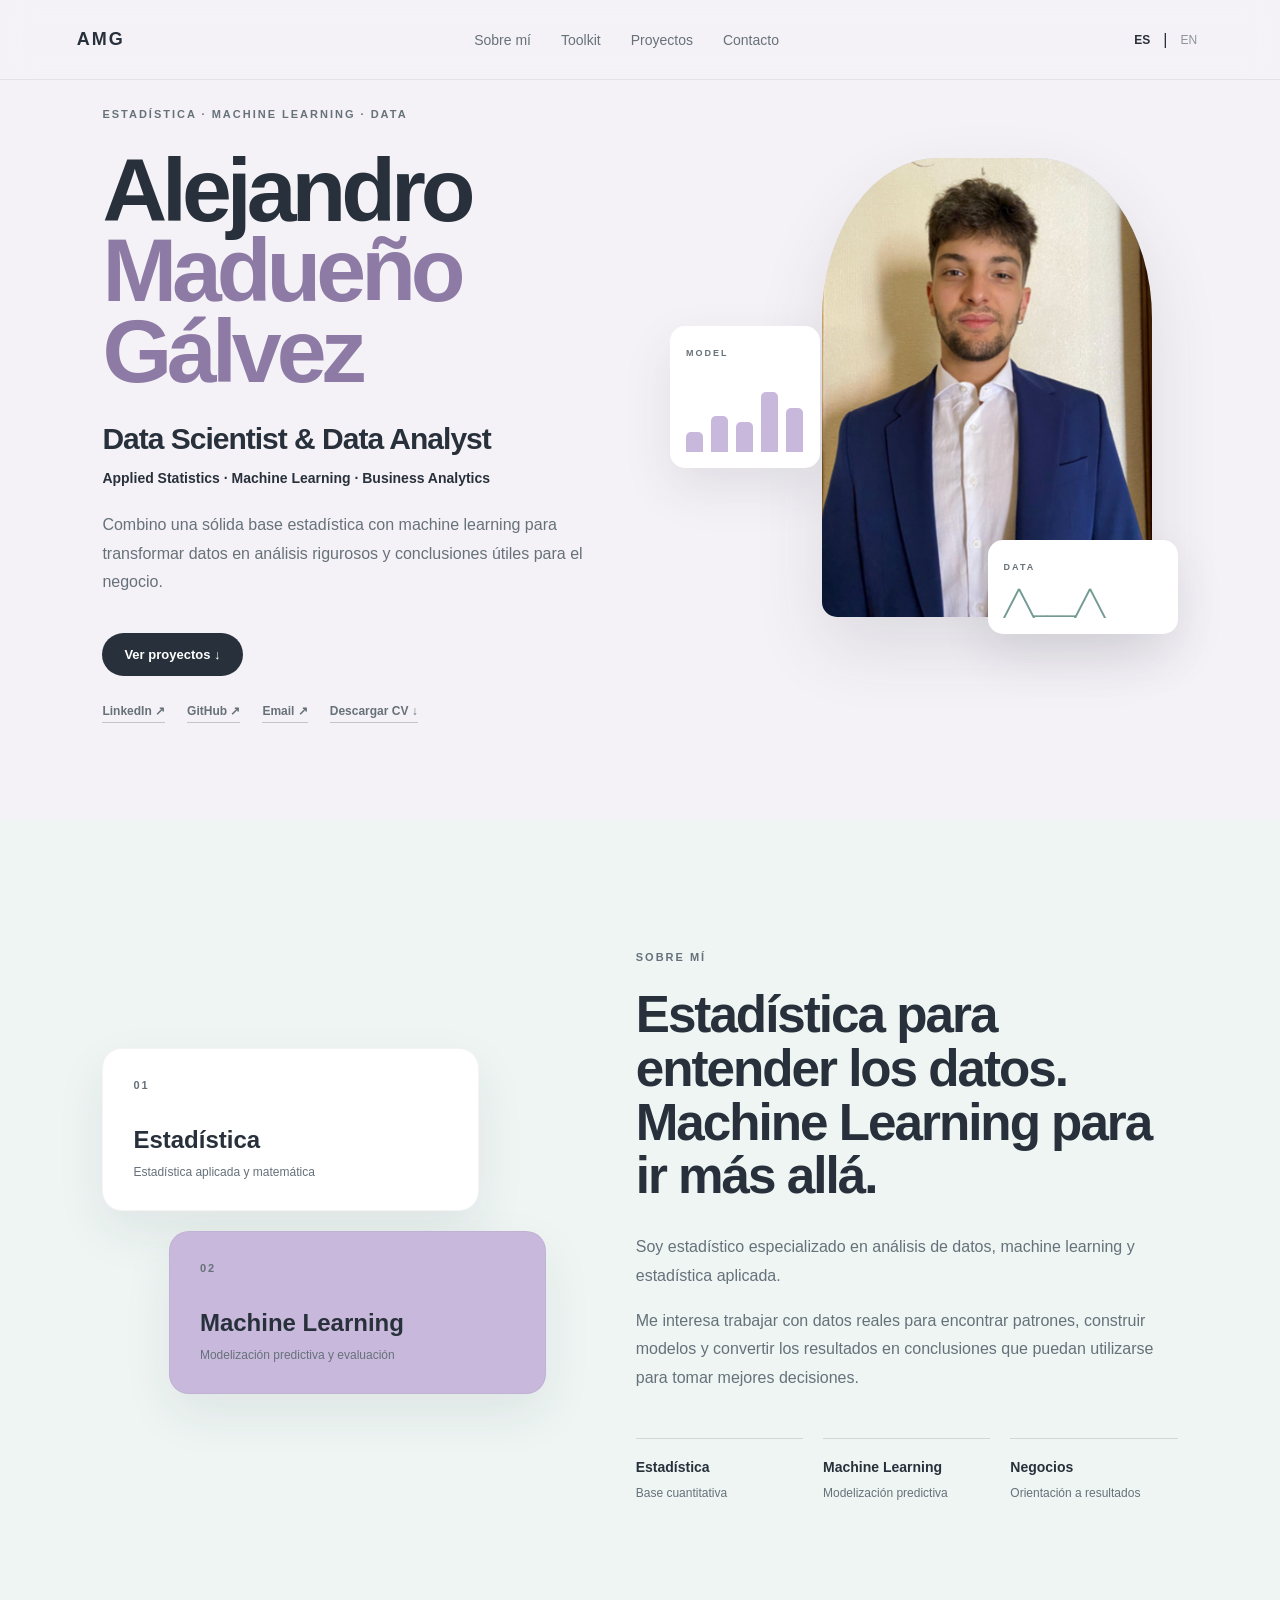
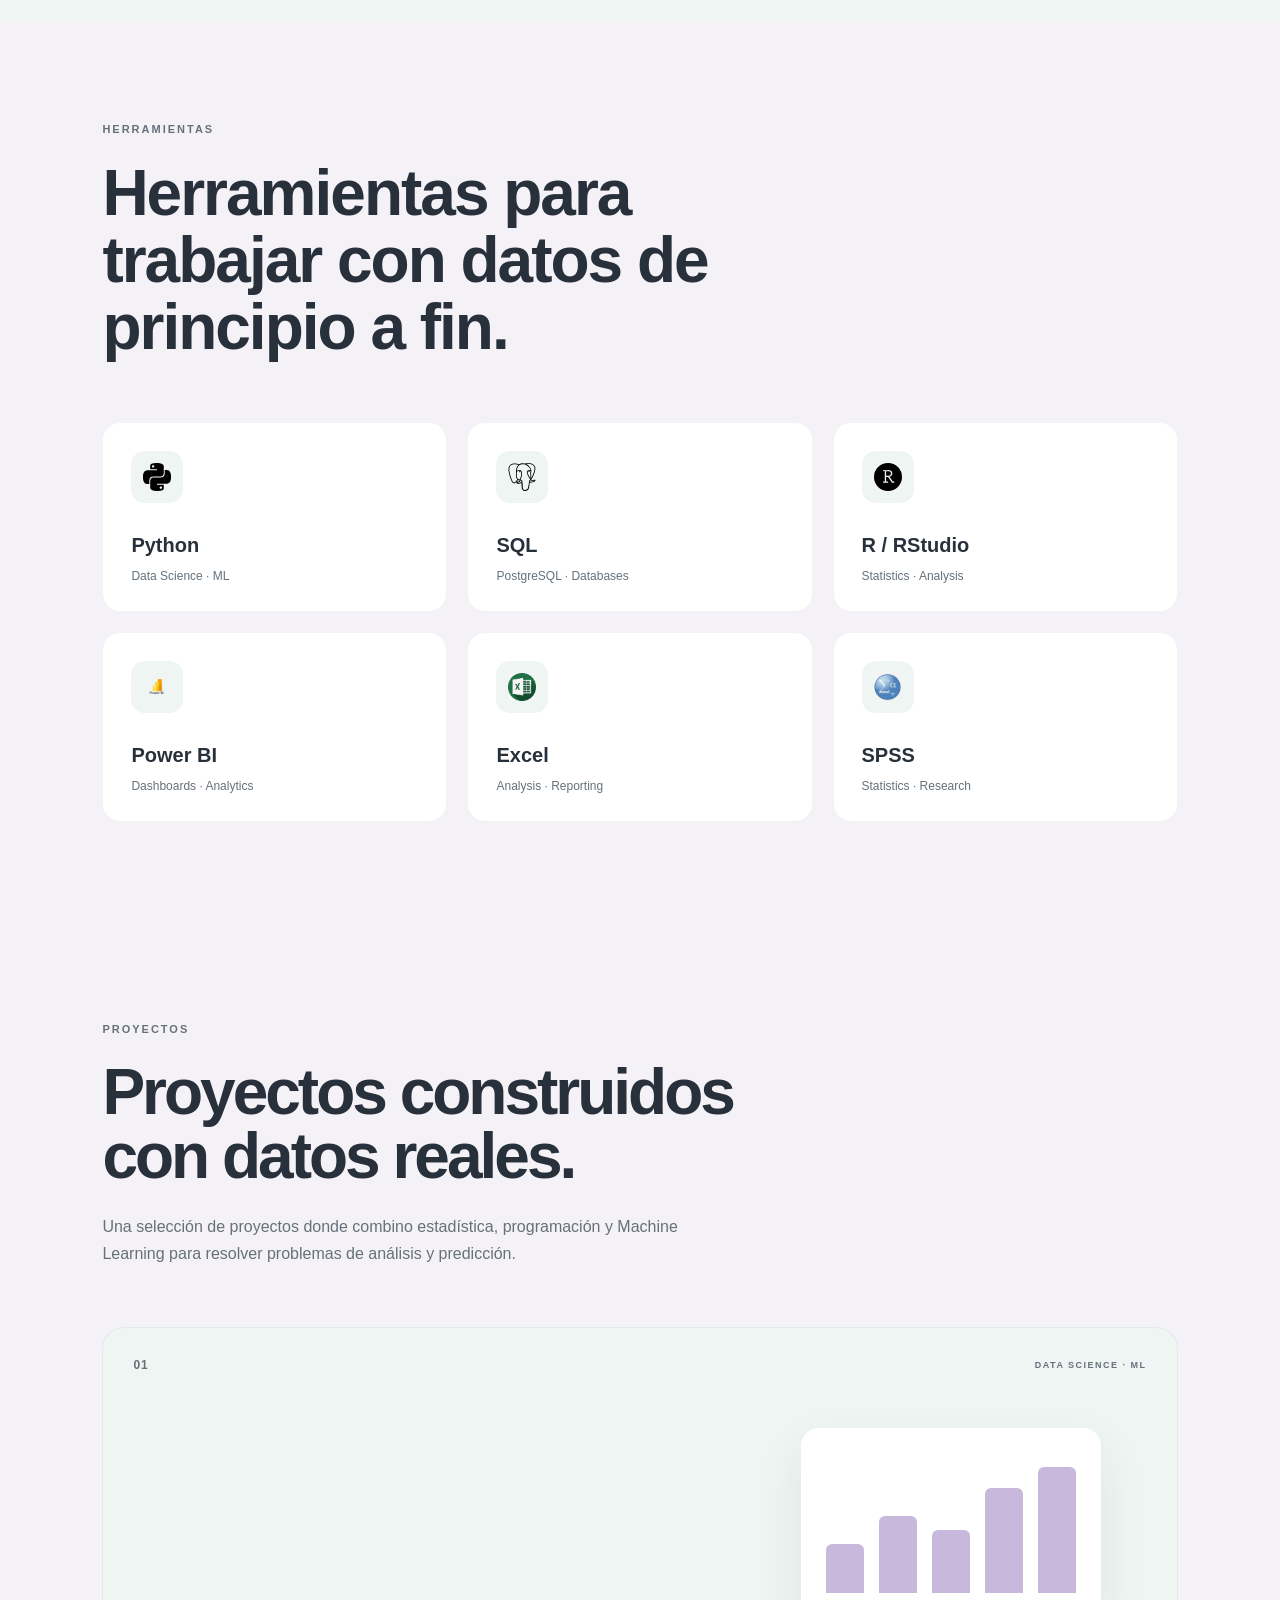
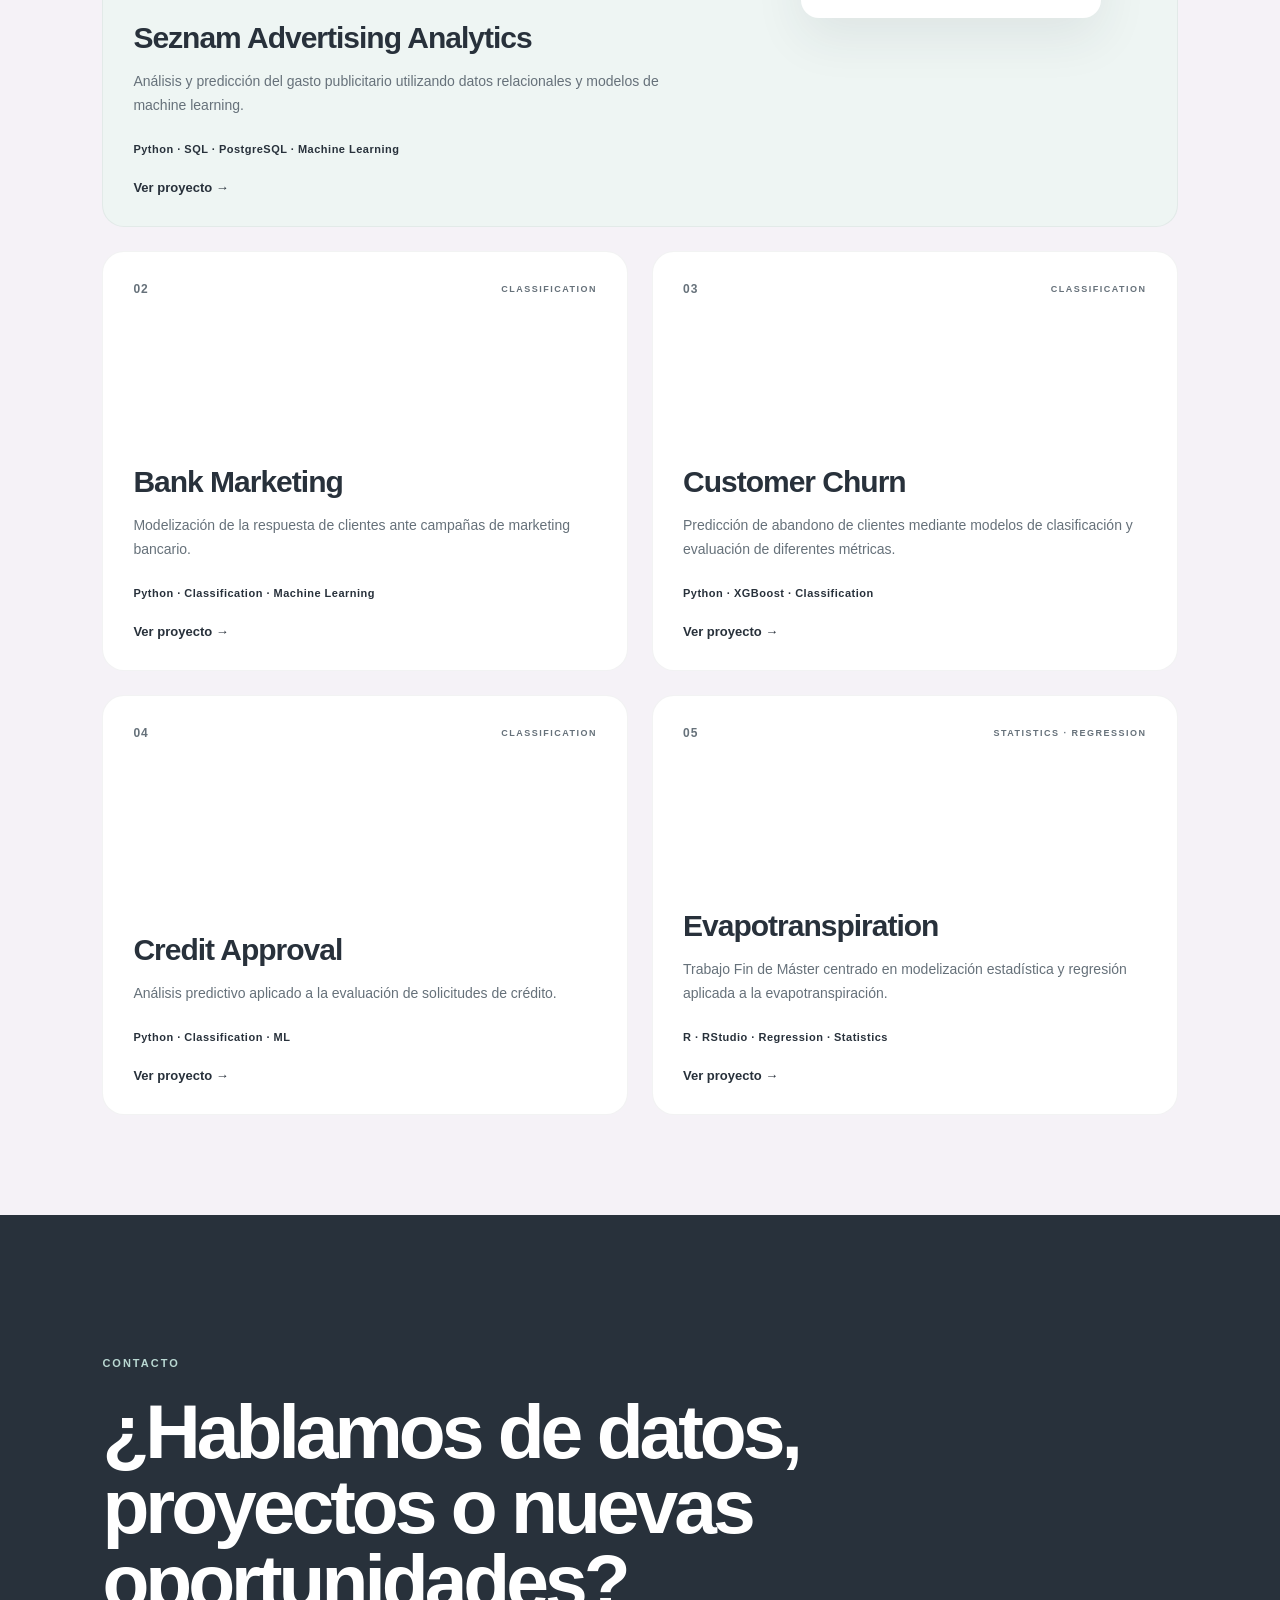
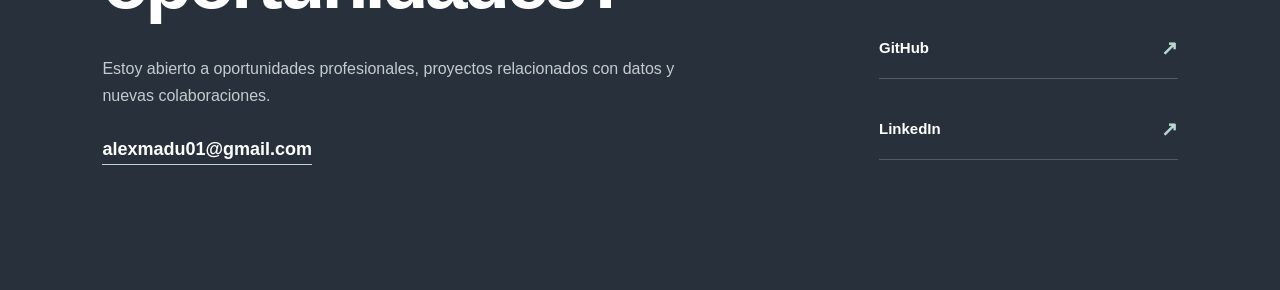
==== index.html @ e5cb5947 "Initial portfolio website" ====
<!DOCTYPE html>
<html lang="es">

<head>
    <meta charset="UTF-8">
    <meta name="viewport" content="width=device-width, initial-scale=1.0">

    <title>Alejandro Madueño Gálvez | Data Scientist & Data Analyst</title>

    <link rel="stylesheet" href="style.css">
</head>

<body>

    <header class="navbar">

        <a href="#" class="logo">AMG</a>

        <nav>
    <a href="#about" data-es="Sobre mí" data-en="About">Sobre mí</a>
    <a href="#toolkit" data-es="Toolkit" data-en="Toolkit">Toolkit</a>
    <a href="#projects" data-es="Proyectos" data-en="Projects">Proyectos</a>
    <a href="#contact" data-es="Contacto" data-en="Contact">Contacto</a>
</nav>

        <div class="language">
    <button id="lang-es" class="active">ES</button>
    <span>|</span>
    <button id="lang-en">EN</button>
</div>

    </header>


    <main>

        <section class="hero">

            <div class="hero-content">

                <p class="eyebrow"
   data-es="ESTADÍSTICA · MACHINE LEARNING · DATA"
   data-en="STATISTICS · MACHINE LEARNING · DATA">
    ESTADÍSTICA · MACHINE LEARNING · DATA
</p>

                <h1>
                    Alejandro
                    <span>Madueño Gálvez</span>
                </h1>

                <h2
    data-es="Data Scientist & Data Analyst"
    data-en="Data Scientist & Data Analyst">
    Data Scientist & Data Analyst
</h2>

               <p class="subtitle"
   data-es="Applied Statistics · Machine Learning · Business Analytics"
   data-en="Applied Statistics · Machine Learning · Business Analytics">
    Applied Statistics · Machine Learning · Business Analytics
</p>

                <p class="description"
   data-es="Combino una sólida base estadística con machine learning para transformar datos en análisis rigurosos y conclusiones útiles para el negocio."
   data-en="I combine a strong statistical foundation with machine learning to turn data into rigorous analysis and useful business insights.">
    Combino una sólida base estadística con machine learning
    para transformar datos en análisis rigurosos y conclusiones
    útiles para el negocio.
</p>

                <a href="#projects"
   class="button"
   data-es="Ver proyectos ↓"
   data-en="View projects ↓">
    Ver proyectos ↓
</a>
                <div class="hero-links">

    <a href="https://www.linkedin.com/in/alejandro-madueno-galvez-" target="_blank">
        LinkedIn ↗
    </a>

    <a href="https://github.com/AlexMadu56" target="_blank">
        GitHub ↗
    </a>

    <a href="mailto:alexmadu01@gmail.com">
        Email ↗
    </a>

    <a href="assets/Alejandro_Madueno_CV.pdf" target="_blank">
        Descargar CV ↓
    </a>

</div>
            </div>


            <div class="hero-visual">

                <div class="photo-placeholder">
                    <img src="assets/alejandro.png" alt="Alejandro Madueño Gálvez">
                </div>

                <div class="data-card card-one">

                    <small>MODEL</small>

                    <div class="bars">
                        <span></span>
                        <span></span>
                        <span></span>
                        <span></span>
                        <span></span>
                    </div>

                </div>


                <div class="data-card card-two">

                    <small>DATA</small>

                    <div class="line-chart">
                        ╱╲___╱╲
                    </div>

                </div>

            </div>

        </section>

              <!-- ABOUT -->

        <section id="about" class="about">

           <div class="about-visual">

    <div class="stat-card">
        <span>01</span>
        <strong

    data-es="Estadística"

    data-en="Statistics">

    Estadística

</strong>

<small

    data-es="Estadística aplicada y matemática"

    data-en="Applied &amp; Mathematical Statistics">

    Estadística aplicada y matemática

</small>
    </div>

    <div class="stat-card offset">
        <span>02</span>
        <strong
    data-es="Machine Learning"
    data-en="Machine Learning">
    Machine Learning
</strong>

<small
    data-es="Modelización predictiva y evaluación"
    data-en="Predictive modelling &amp; evaluation">
    Modelización predictiva y evaluación
</small>
    </div>

</div>


            <div class="about-content">

               <p class="section-label"

   data-es="SOBRE MÍ"

   data-en="ABOUT ME">

    SOBRE MÍ

</p>

               <h2

    data-es="Estadística para entender los datos. Machine Learning para ir más allá."

    data-en="Statistics to understand data. Machine Learning to go further.">

    Estadística para entender los datos. Machine Learning para ir más allá.

</h2>

               <p
    data-es="Soy estadístico especializado en análisis de datos, machine learning y estadística aplicada."
    data-en="I am a statistician specialized in data analysis, machine learning and applied statistics.">
    Soy estadístico especializado en análisis de datos,
    machine learning y estadística aplicada.
</p>

                <p
    data-es="Me interesa trabajar con datos reales para encontrar patrones, construir modelos y convertir los resultados en conclusiones que puedan utilizarse para tomar mejores decisiones."
    data-en="I enjoy working with real-world data to identify patterns, build models and turn results into insights that can support better decisions.">
    Me interesa trabajar con datos reales para encontrar
    patrones, construir modelos y convertir los resultados
    en conclusiones que puedan utilizarse para tomar
    mejores decisiones.
</p>

                <div class="about-stats">

                    <div>
    <strong
        data-es="Estadística"
        data-en="Statistics">
        Estadística
    </strong>

    <span
        data-es="Base cuantitativa"
        data-en="Quantitative foundation">
        Base cuantitativa
    </span>
</div>

                    <div>
    <strong
        data-es="Machine Learning"
        data-en="Machine Learning">
        Machine Learning
    </strong>

    <span
        data-es="Modelización predictiva"
        data-en="Predictive modelling">
        Modelización predictiva
    </span>
</div>

                    <div>
    <strong
        data-es="Negocios"
        data-en="Business">
        Negocios
    </strong>

    <span
        data-es="Orientación a resultados"
        data-en="Results-oriented approach">
        Orientación a resultados
    </span>
</div>

                </div>

            </div>

        </section>
              <!-- TOOLKIT -->

        <section id="toolkit" class="toolkit">

            <div class="toolkit-header">

                <p class="section-label"
   data-es="HERRAMIENTAS"
   data-en="TOOLS">
    HERRAMIENTAS
</p>

<h2
    data-es="Herramientas para trabajar con datos de principio a fin."
    data-en="Tools to work with data from start to finish.">
    Herramientas para trabajar con datos de principio a fin.
</h2>

            </div>


            <div class="tools-grid">

                <div class="tool-card">

    <span class="tool-icon">

        <img src="assets/icons/python.svg" alt="Python">

    </span>

    <strong>Python</strong>

    <small>Data Science · ML</small>

</div>

               <div class="tool-card">
    <span class="tool-icon">
        <img src="assets/icons/postgresql.svg" alt="PostgreSQL">
    </span>

    <strong>SQL</strong>

    <small>PostgreSQL · Databases</small>
</div>

                <div class="tool-card">

    <span class="tool-icon">

        <img src="assets/icons/rstudioide.svg" alt="R">

    </span>

    <strong>R / RStudio</strong>

    <small>Statistics · Analysis</small>

</div>

               <div class="tool-card">
    <span class="tool-icon">
        <img src="assets/icons/powerbi.png" alt="Power BI">
    </span>

    <strong>Power BI</strong>

    <small>Dashboards · Analytics</small>
</div>

                <div class="tool-card">
    <span class="tool-icon">
        <img src="assets/icons/excel.png" alt="Excel">
    </span>

    <strong>Excel</strong>

    <small>Analysis · Reporting</small>
</div>

                <div class="tool-card">
    <span class="tool-icon">
        <img src="assets/icons/spss.jpeg" alt="SPSS">
    </span>

    <strong>SPSS</strong>

    <small>Statistics · Research</small>
</div>

            </div>

        </section>
                <!-- PROJECTS -->

        <section id="projects" class="projects">

            <div class="projects-header">

                <p class="section-label"
   data-es="PROYECTOS"
   data-en="PROJECTS">
    PROYECTOS
</p>

<h2
    data-es="Proyectos construidos con datos reales."
    data-en="Projects built with real-world data.">
    Proyectos construidos con datos reales.
</h2>

<p
    data-es="Una selección de proyectos donde combino estadística, programación y Machine Learning para resolver problemas de análisis y predicción."
    data-en="A selection of projects where I combine statistics, programming and Machine Learning to solve analytical and predictive problems.">
    Una selección de proyectos donde combino estadística,
    programación y Machine Learning para resolver problemas
    de análisis y predicción.
</p>

            </div>


            <div class="projects-grid">


                <!-- PROJECT 01 -->

                <article class="project-card project-featured">

                    <div class="project-top">

                        <span class="project-number">
                            01
                        </span>

                        <span class="project-type">
                            DATA SCIENCE · ML
                        </span>

                    </div>

                    <div class="project-visual">
                        <div class="project-chart">
                            <span></span>
                            <span></span>
                            <span></span>
                            <span></span>
                            <span></span>
                        </div>
                    </div>

                    <div class="project-content">

                        <h3>
                            Seznam Advertising Analytics
                        </h3>

                        <p>
                            Análisis y predicción del gasto publicitario
                            utilizando datos relacionales y modelos de
                            machine learning.
                        </p>

                        <div class="project-tools">
                            Python · SQL · PostgreSQL · Machine Learning
                        </div>

                        <a href="#" class="project-link">
                            Ver proyecto →
                        </a>

                    </div>

                </article>


                <!-- PROJECT 02 -->

                <article class="project-card">

                    <div class="project-top">

                        <span class="project-number">
                            02
                        </span>

                        <span class="project-type">
                            CLASSIFICATION
                        </span>

                    </div>

                    <div class="project-content">

                        <h3>
                            Bank Marketing
                        </h3>

                        <p>
                            Modelización de la respuesta de clientes
                            ante campañas de marketing bancario.
                        </p>

                        <div class="project-tools">
                            Python · Classification · Machine Learning
                        </div>

                        <a href="#" class="project-link">
                            Ver proyecto →
                        </a>

                    </div>

                </article>


                <!-- PROJECT 03 -->

                <article class="project-card">

                    <div class="project-top">

                        <span class="project-number">
                            03
                        </span>

                        <span class="project-type">
                            CLASSIFICATION
                        </span>

                    </div>

                    <div class="project-content">

                        <h3>
                            Customer Churn
                        </h3>

                        <p>
                            Predicción de abandono de clientes mediante
                            modelos de clasificación y evaluación de
                            diferentes métricas.
                        </p>

                        <div class="project-tools">
                            Python · XGBoost · Classification
                        </div>

                        <a href="#" class="project-link">
                            Ver proyecto →
                        </a>

                    </div>

                </article>


                <!-- PROJECT 04 -->

                <article class="project-card">

                    <div class="project-top">

                        <span class="project-number">
                            04
                        </span>

                        <span class="project-type">
                            CLASSIFICATION
                        </span>

                    </div>

                    <div class="project-content">

                        <h3>
                            Credit Approval
                        </h3>

                        <p>
                            Análisis predictivo aplicado a la evaluación
                            de solicitudes de crédito.
                        </p>

                        <div class="project-tools">
                            Python · Classification · ML
                        </div>

                        <a href="#" class="project-link">
                            Ver proyecto →
                        </a>

                    </div>

                </article>


                <!-- PROJECT 05 -->

                <article class="project-card">

                    <div class="project-top">

                        <span class="project-number">
                            05
                        </span>

                        <span class="project-type">
                            STATISTICS · REGRESSION
                        </span>

                    </div>

                    <div class="project-content">

                        <h3>
                            Evapotranspiration
                        </h3>

                        <p>
                            Trabajo Fin de Máster centrado en modelización
                            estadística y regresión aplicada a la
                            evapotranspiración.
                        </p>

                        <div class="project-tools">
                            R · RStudio · Regression · Statistics
                        </div>

                        <a href="#" class="project-link">
                            Ver proyecto →
                        </a>

                    </div>

                </article>


            </div>

        </section>
                <!-- CONTACT -->

        <section id="contact" class="contact">

            <div class="contact-content">

               <p class="section-label"
   data-es="CONTACTO"
   data-en="CONTACT">
    CONTACTO
</p>

<h2
    data-es="¿Hablamos de datos, proyectos o nuevas oportunidades?"
    data-en="Let's talk about data, projects or new opportunities?">
    ¿Hablamos de datos, proyectos o nuevas oportunidades?
</h2>

<p
    data-es="Estoy abierto a oportunidades profesionales, proyectos relacionados con datos y nuevas colaboraciones."
    data-en="I am open to professional opportunities, data-related projects and new collaborations.">
    Estoy abierto a oportunidades profesionales,
    proyectos relacionados con datos y nuevas
    colaboraciones.
</p>

                <a href="mailto:alexmadu01@gmail.com" class="contact-email">
                    alexmadu01@gmail.com
                </a>

            </div>


            <div class="contact-links">

                <a href="https://github.com/AlexMadu56" target="_blank">
                    GitHub
                    <span>↗</span>
                </a>

                <a href="https://www.linkedin.com/in/alejandro-madueno-galvez-" target="_blank">
                    LinkedIn
                    <span>↗</span>
                </a>

            </div>

        </section>
 </main>
<script src="script.js"></script>
</body>

</html>
---- style.css ----
* {
    box-sizing: border-box;
}

body {
    margin: 0;
    background: #f5f2f7;
    color: #28313b;
    font-family: Arial, sans-serif;
}


/* NAVBAR */

.navbar {
    height: 80px;

    display: flex;
    align-items: center;
    justify-content: space-between;

    padding: 0 6vw;

    position: fixed;
    top: 0;
    left: 0;
    width: 100%;

    z-index: 1000;

    background: rgba(245, 242, 247, 0.88);
    backdrop-filter: blur(14px);
    -webkit-backdrop-filter: blur(14px);

    border-bottom: 1px solid rgba(40, 49, 59, 0.08);
}

.logo {
    font-size: 18px;
    font-weight: bold;
    letter-spacing: 2px;
    text-decoration: none;
    color: #28313b;
}

.navbar nav {
    display: flex;
    gap: 30px;
}

.navbar nav a {
    text-decoration: none;
    color: #66717a;
    font-size: 14px;
}

.navbar nav a:hover {
    color: #28313b;
}

.language {
    display: flex;
    align-items: center;
    gap: 7px;
}

.language button {
    border: none;
    background: none;
    cursor: pointer;

    color: #8d949a;
    font-size: 12px;
}

.language .active {
    color: #28313b;
    font-weight: bold;
}


/* HERO */

.hero {
    min-height: calc(100vh - 80px);

    display: grid;
    grid-template-columns: 1fr 1fr;

    align-items: center;

    padding: 70px 8vw;

    gap: 60px;
}

.hero-content {
    max-width: 700px;
}

.eyebrow {
    font-size: 11px;
    font-weight: bold;
    letter-spacing: 2px;

    color: #66717a;

    margin-bottom: 30px;
}

h1 {
    font-size: clamp(60px, 7vw, 100px);

    line-height: 0.9;

    letter-spacing: -5px;

    margin: 0 0 30px;
}

h1 span {
    display: block;

    color: #8e7ba5;
}

.hero h2 {
    font-size: 30px;

    margin: 0 0 10px;

    letter-spacing: -1px;
}

.subtitle {
    font-size: 14px;

    font-weight: bold;

    margin-bottom: 25px;
}

.description {
    max-width: 600px;

    color: #66717a;

    line-height: 1.8;

    font-size: 16px;
}

.button {
    display: inline-block;

    margin-top: 20px;

    padding: 14px 22px;

    background: #28313b;

    color: white;

    text-decoration: none;

    border-radius: 30px;

    font-size: 13px;

    font-weight: bold;
}

.button:hover {
    opacity: 0.85;
}


/* HERO VISUAL */

.hero-visual {
    position: relative;

    height: 560px;
}

.photo-placeholder {
    position: absolute;

    right: 5%;
    top: 5%;

    width: 65%;
    height: 82%;

    border-radius: 35% 35% 15px 15px;

    background: linear-gradient(
        145deg,
        #d6cbe2,
        #b9d8d2
    );

    display: flex;
    align-items: center;
    justify-content: center;

    font-size: 12px;
    font-weight: bold;
    letter-spacing: 3px;

    color: #66717a;

    box-shadow:
        0 30px 70px rgba(40, 49, 59, 0.12);
}


/* DATA CARDS */

.data-card {
    position: absolute;

    background: white;

    border-radius: 15px;

    padding: 16px;

    box-shadow:
        0 20px 50px rgba(40, 49, 59, 0.1);
}

.data-card small {
    font-size: 9px;

    letter-spacing: 2px;

    font-weight: bold;

    color: #66717a;
}


/* BAR CHART */

.card-one {
    left: 0;
    top: 35%;

    width: 150px;
}

.bars {
    height: 80px;

    display: flex;

    align-items: end;

    gap: 8px;

    margin-top: 12px;
}

.bars span {
    width: 17px;

    background: #c8b9dc;

    border-radius: 5px 5px 0 0;
}

.bars span:nth-child(1) {
    height: 25%;
}

.bars span:nth-child(2) {
    height: 45%;
}

.bars span:nth-child(3) {
    height: 38%;
}

.bars span:nth-child(4) {
    height: 75%;
}

.bars span:nth-child(5) {
    height: 55%;
}


/* LINE CHART */

.card-two {
    right: 0;
    bottom: 10%;

    width: 190px;
}

.line-chart {
    margin-top: 15px;

    color: #739b93;

    font-size: 25px;
}


/* Nueva incorporación para navegación suave */

html {
    scroll-behavior: smooth;
}

.navbar nav a {
    position: relative;
    transition: color 0.25s ease;
}

.navbar nav a.active {
    color: #28313b;
    font-weight: 700;
}

.navbar nav a.active::after {
    content: "";

    position: absolute;

    left: 0;
    right: 0;
    bottom: -8px;

    height: 2px;

    background: #8e7ba5;

    border-radius: 10px;
}

/* ABOUT */

.about {
    min-height: auto;

    display: grid;
    grid-template-columns: 0.9fr 1.1fr;

    align-items: center;

    gap: 90px;

    padding: 120px 8vw;

    background: #eef5f3;
}

.about-visual {
    display: flex;
    flex-direction: column;

    gap: 20px;
}

.stat-card {
    width: 85%;

    padding: 30px;

    background: white;

    border-radius: 20px;

    box-shadow:
        0 20px 50px rgba(40, 49, 59, 0.08);

    border: 1px solid rgba(40, 49, 59, 0.05);
}

.stat-card.offset {
    align-self: flex-end;

    background: #c8b9dc;
}

.stat-card span {
    display: block;

    font-size: 11px;
    font-weight: bold;
    letter-spacing: 2px;

    color: #66717a;

    margin-bottom: 35px;
}

.stat-card strong {
    display: block;

    font-size: 24px;

    margin-bottom: 8px;
}

.stat-card small {
    color: #66717a;

    font-size: 12px;
}

.about-content {
    max-width: 650px;
}

.section-label {
    font-size: 11px;

    font-weight: bold;

    letter-spacing: 2px;

    color: #66717a;

    margin-bottom: 25px;
}

.about-content h2 {
    font-size: clamp(36px, 4vw, 58px);

    line-height: 1.05;

    letter-spacing: -2px;

    margin: 0 0 30px;
}

.about-content p:not(.section-label) {
    color: #66717a;

    font-size: 16px;

    line-height: 1.8;

    max-width: 600px;
}

.about-stats {
    display: grid;

    grid-template-columns: repeat(3, 1fr);

    gap: 20px;

    margin-top: 45px;
}

.about-stats div {
    padding-top: 20px;

    border-top: 1px solid rgba(40, 49, 59, 0.15);
}

.about-stats strong {
    display: block;

    font-size: 14px;

    margin-bottom: 8px;
}

.about-stats span {
    color: #66717a;

    font-size: 12px;

    line-height: 1.5;
}


/* TOOLKIT */

.toolkit {
    min-height: auto;

    padding: 90px 8vw;

    background: #f5f2f7;
}

.toolkit-header {
    max-width: 650px;

    margin-bottom: 60px;
}

.toolkit-header h2 {
    font-size: clamp(38px, 5vw, 64px);

    line-height: 1.05;

    letter-spacing: -2px;

    margin: 0;
}

.tools-grid {
    display: grid;

    grid-template-columns: repeat(3, 1fr);

    gap: 20px;

    max-width: 1100px;
}

.tool-card {
    min-height: 190px;

    padding: 28px;

    background: white;

    border-radius: 18px;

    display: flex;
    flex-direction: column;
    justify-content: space-between;

    border: 1px solid rgba(40, 49, 59, 0.06);

    transition:
        transform 0.25s ease,
        box-shadow 0.25s ease;
}

.tool-card:hover {
    transform: translateY(-6px);

    box-shadow:
        0 20px 45px rgba(40, 49, 59, 0.10);
}

.tool-icon {
    width: 52px;
    height: 52px;

    display: flex;
    align-items: center;
    justify-content: center;

    border-radius: 14px;

    background: #eef5f3;

    color: #28313b;

    font-size: 14px;
    font-weight: bold;
}

.tool-icon img {
    width: 28px;
    height: 28px;

    object-fit: contain;
}

.tool-card strong {
    font-size: 20px;

    margin-top: 20px;
}

.tool-card small {
    color: #66717a;

    font-size: 12px;
}

/* PROJECTS */

.projects {
    min-height: auto;

    padding: 100px 8vw;

    background: #f5f2f7;
}

.projects-header {
    max-width: 700px;

    margin-bottom: 60px;
}

.projects-header h2 {
    font-size: clamp(40px, 5vw, 68px);

    line-height: 1;

    letter-spacing: -3px;

    margin: 0 0 25px;
}

.projects-header > p:last-child {
    max-width: 600px;

    color: #66717a;

    font-size: 16px;

    line-height: 1.7;
}

.projects-grid {
    display: grid;

    grid-template-columns: repeat(2, 1fr);

    gap: 24px;

    max-width: 1200px;
}

.project-card {
    position: relative;

    min-height: 420px;

    padding: 30px;

    background: white;

    border-radius: 22px;

    border: 1px solid rgba(40, 49, 59, 0.06);

    display: flex;
    flex-direction: column;

    justify-content: space-between;

    overflow: hidden;

    transition:
        transform 0.25s ease,
        box-shadow 0.25s ease;
}

.project-card:hover {
    transform: translateY(-7px);

    box-shadow:
        0 25px 60px rgba(40, 49, 59, 0.10);
}

.project-featured {
    grid-column: span 2;

    min-height: 500px;

    background: #eef5f3;
}

.project-top {
    display: flex;

    justify-content: space-between;

    align-items: center;
}

.project-number {
    font-size: 12px;

    font-weight: bold;

    letter-spacing: 1px;

    color: #66717a;
}

.project-type {
    font-size: 9px;

    font-weight: bold;

    letter-spacing: 1.5px;

    color: #66717a;
}

.project-content {
    max-width: 600px;
}

.project-content h3 {
    font-size: 30px;

    letter-spacing: -1px;

    margin: 0 0 15px;
}

.project-content p {
    color: #66717a;

    font-size: 14px;

    line-height: 1.7;

    max-width: 550px;
}

.project-tools {
    margin-top: 25px;

    color: #28313b;

    font-size: 11px;

    font-weight: bold;

    letter-spacing: 0.5px;
}

.project-link {
    display: inline-block;

    margin-top: 25px;

    color: #28313b;

    font-size: 13px;

    font-weight: bold;

    text-decoration: none;
}

.project-link:hover {
    color: #8e7ba5;
}


/* PROJECT VISUAL */

.project-visual {
    position: absolute;

    right: 7%;
    top: 20%;

    width: 300px;
    height: 190px;

    background: white;

    border-radius: 18px;

    padding: 25px;

    box-shadow:
        0 20px 50px rgba(40, 49, 59, 0.08);
}

.project-chart {
    height: 100%;

    display: flex;

    align-items: end;

    gap: 15px;
}

.project-chart span {
    flex: 1;

    background: #c8b9dc;

    border-radius: 6px 6px 0 0;
}

.project-chart span:nth-child(1) {
    height: 35%;
}

.project-chart span:nth-child(2) {
    height: 55%;
}

.project-chart span:nth-child(3) {
    height: 45%;
}

.project-chart span:nth-child(4) {
    height: 75%;
}

.project-chart span:nth-child(5) {
    height: 90%;
}

/* CONTACT */

.contact {
    min-height: 75vh;

    padding: 130px 8vw;

    background: #28313b;

    color: white;

    display: grid;

    grid-template-columns: 1.4fr 0.6fr;

    align-items: end;

    gap: 80px;
}

.contact-content {
    max-width: 850px;
}

.contact .section-label {
    color: #b9d8d2;
}

.contact-content h2 {
    font-size: clamp(42px, 6vw, 78px);

    line-height: 0.98;

    letter-spacing: -4px;

    margin: 0 0 35px;
}

.contact-content > p:not(.section-label) {
    max-width: 600px;

    color: #c4cbd0;

    font-size: 16px;

    line-height: 1.7;

    margin-bottom: 30px;
}

.contact-email {
    color: white;

    font-size: 18px;

    font-weight: bold;

    text-decoration: none;

    border-bottom: 1px solid #b9d8d2;

    padding-bottom: 5px;
}

.contact-email:hover {
    color: #b9d8d2;
}

.contact-links {
    display: flex;

    flex-direction: column;

    gap: 20px;
}

.contact-links a {
    display: flex;

    justify-content: space-between;

    align-items: center;

    padding: 18px 0;

    border-bottom: 1px solid rgba(255, 255, 255, 0.2);

    color: white;

    text-decoration: none;

    font-size: 15px;

    font-weight: bold;
}

.contact-links a span {
    color: #b9d8d2;

    font-size: 20px;
}

.contact-links a:hover {
    color: #b9d8d2;
}

/* HERO LINKS */

.hero-links {
    display: flex;

    flex-wrap: wrap;

    gap: 22px;

    margin-top: 28px;
}

.hero-links a {
    color: #66717a;

    font-size: 12px;

    font-weight: bold;

    text-decoration: none;

    border-bottom: 1px solid rgba(102, 113, 122, 0.35);

    padding-bottom: 4px;

    transition:
        color 0.2s ease,
        border-color 0.2s ease;
}

.hero-links a:hover {
    color: #28313b;

    border-color: #8e7ba5;
}

/* RESPONSIVE */

@media (max-width: 900px) {

    .navbar {
        padding: 0 5vw;
    }

    .navbar nav {
        gap: 18px;
    }

    .hero {
        grid-template-columns: 1fr;

        padding: 120px 7vw 80px;

        gap: 50px;
    }

    .hero-visual {
        height: 500px;
    }

    .about {
        grid-template-columns: 1fr;

         padding: 90px 8vw;;

        gap: 60px;
    }

    .about-visual {
        max-width: 600px;
    }

    .tools-grid {
        grid-template-columns: repeat(2, 1fr);
    }

    .projects-grid {
        grid-template-columns: 1fr;
    }

    .project-featured {
        grid-column: span 1;
    }

    .project-visual {
        right: 5%;
        width: 250px;
    }

    .contact {
        grid-template-columns: 1fr;

        padding: 100px 7vw;

        gap: 50px;
    }
}


@media (max-width: 600px) {

    .navbar {
        height: 70px;
    }

    .navbar nav {
        display: none;
    }

    .language {
        margin-left: auto;
    }

    .hero {
        padding-top: 110px;
    }

    h1 {
        font-size: clamp(50px, 15vw, 75px);

        letter-spacing: -3px;
    }

    .hero h2 {
        font-size: 25px;
    }

    .hero-visual {
        height: 430px;
    }

    .photo-placeholder {
        width: 75%;
        height: 80%;
    }

    .card-one {
        left: 0;
    }

    .card-two {
        right: 0;
    }

    .about-content h2 {
        font-size: 40px;
    }

    .about-stats {
        grid-template-columns: 1fr;
    }

    .tools-grid {
        grid-template-columns: 1fr;
    }

    .tool-card {
        min-height: 160px;
    }

    .projects {
        padding: 70px 7vw;
    }

    .projects-header h2 {
        font-size: 45px;
    }

    .project-card {
        min-height: 400px;
    }

    .project-featured {
        min-height: 520px;
    }

    .project-visual {
        position: relative;

        right: auto;
        top: auto;

        width: 100%;
        height: 150px;

        margin-top: 30px;
    }

    .project-content h3 {
        font-size: 26px;
    }

    .contact-content h2 {
        font-size: 45px;

        letter-spacing: -2px;
    }

    .hero-links {
        gap: 15px;
    }


.about {
    padding: 70px 7vw;
}

.toolkit {
    padding: 70px 7vw;
}

.contact {
    padding: 80px 7vw;
}

}

.photo-placeholder img {
    width: 100%;
    height: 100%;
    object-fit: cover;
    display: block;
}

.photo-placeholder {
    overflow: hidden;
}
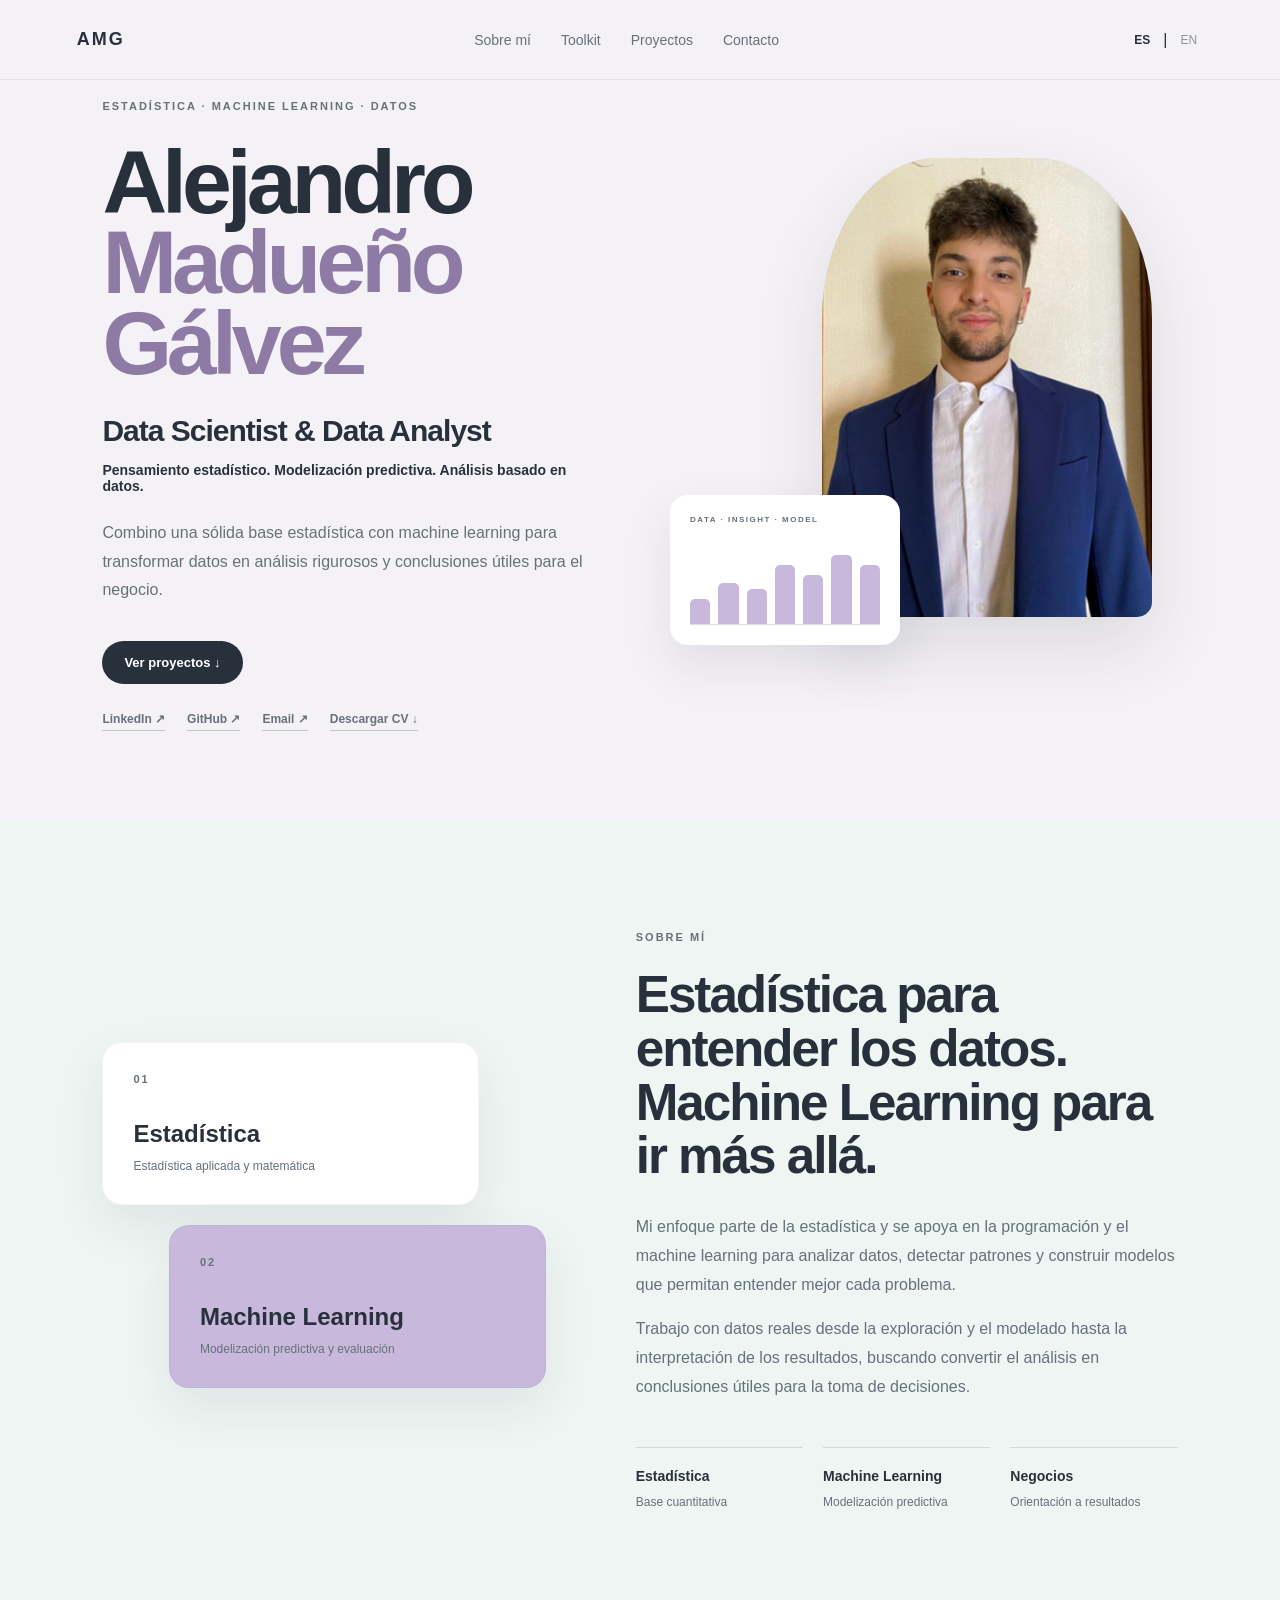
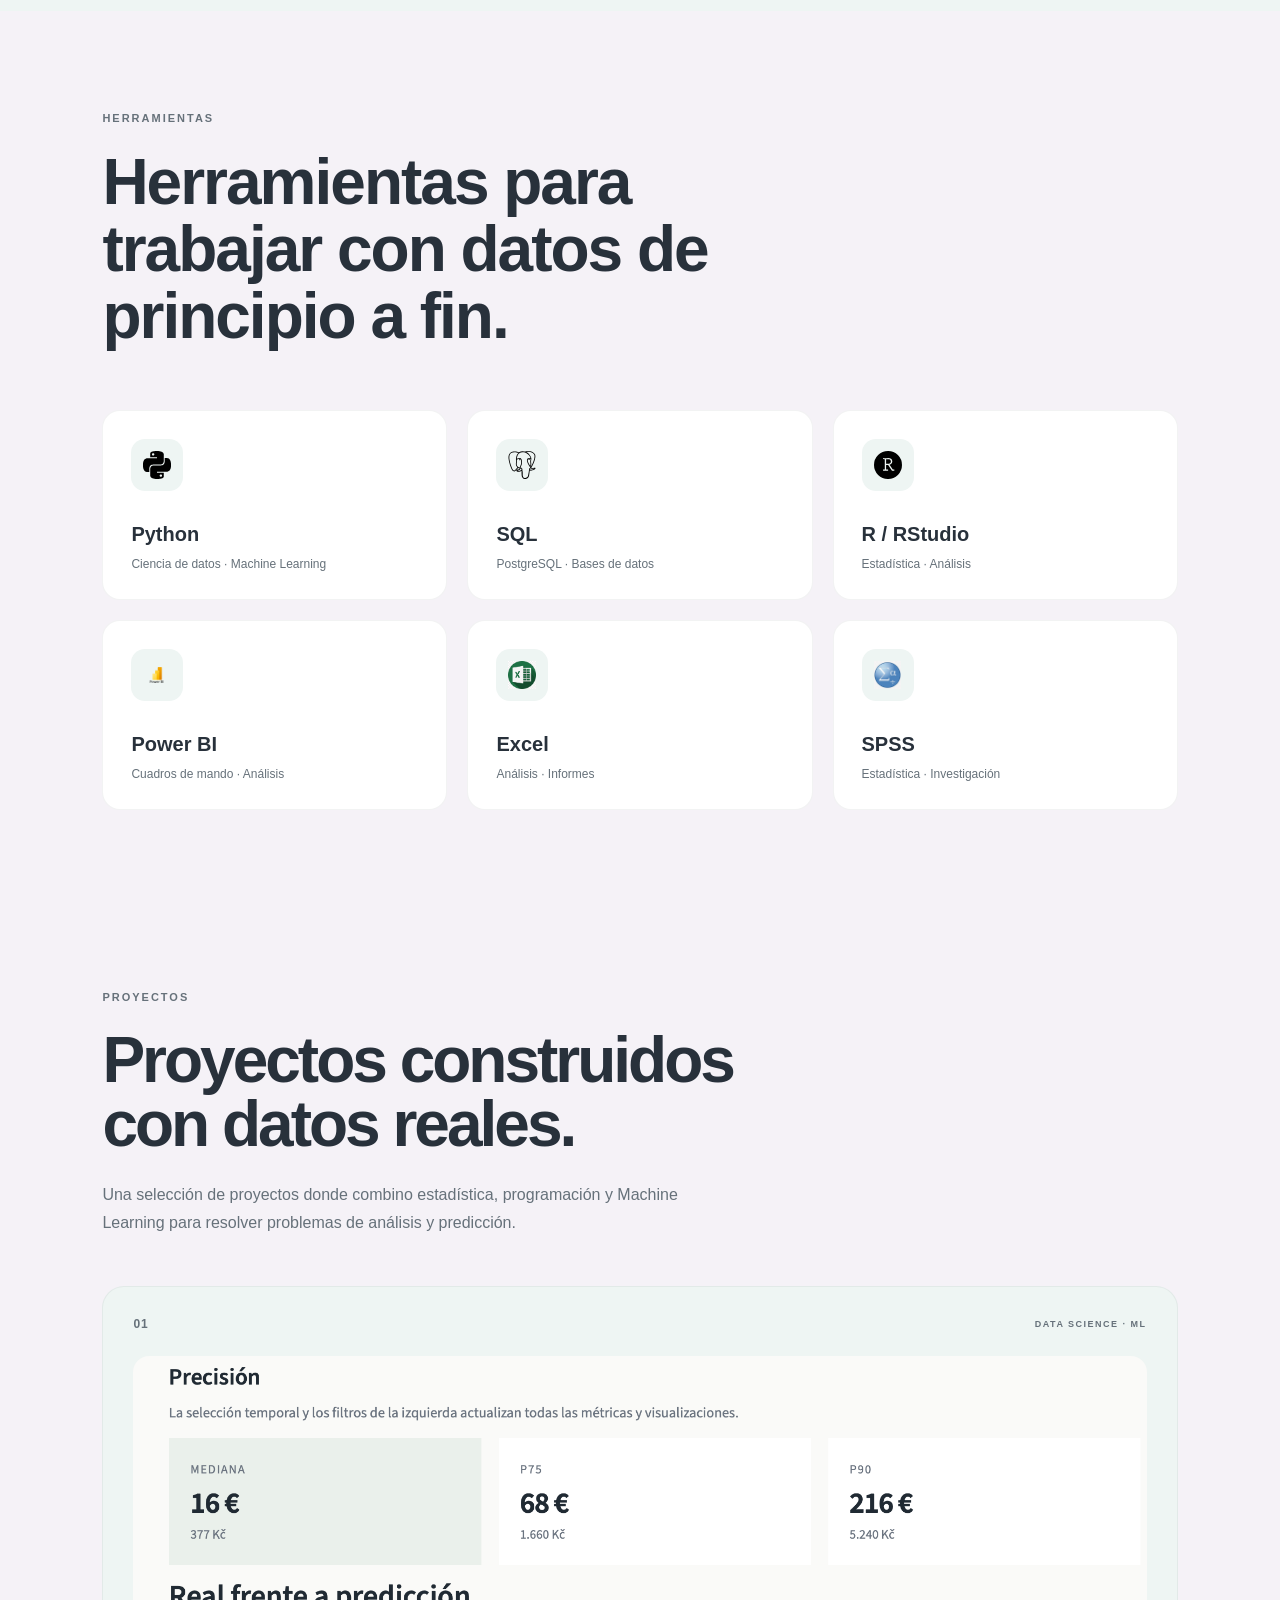
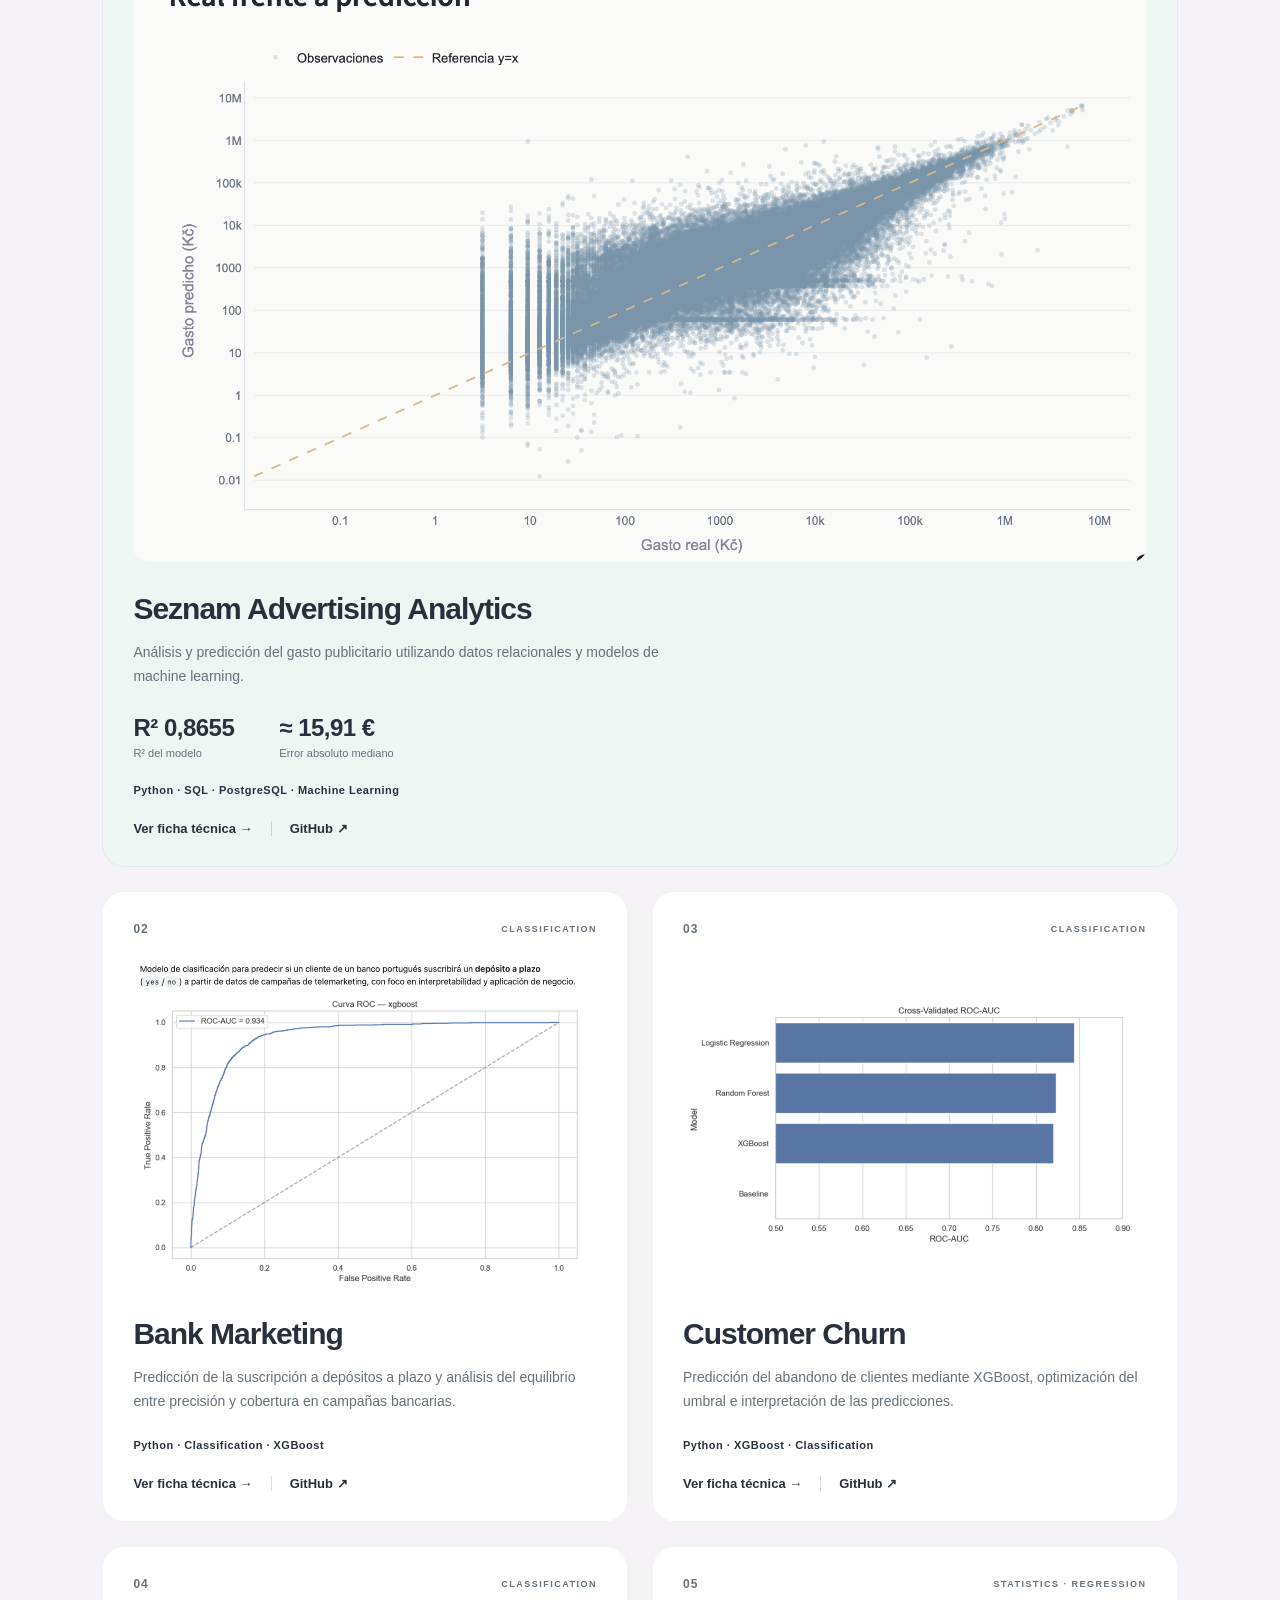
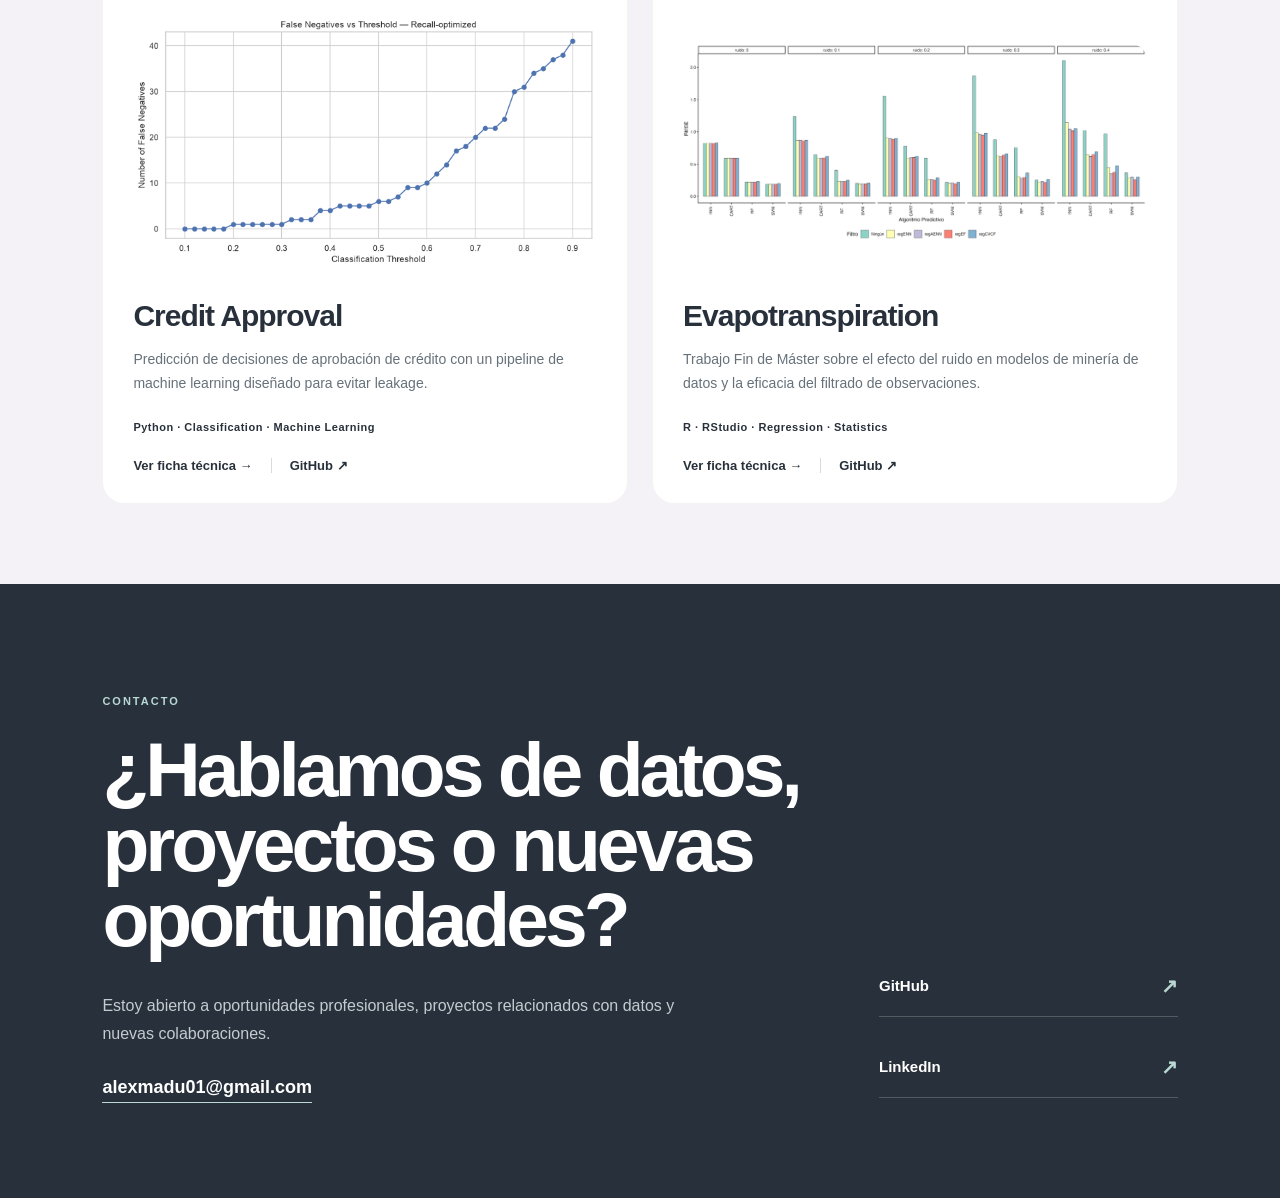
==== commit 779dccc9: "Add project case studies and update portfolio" ====
--- a/index.html
+++ b/index.html
@@ -5,126 +5,207 @@
     <meta charset="UTF-8">
     <meta name="viewport" content="width=device-width, initial-scale=1.0">
 
+    <meta
+        name="description"
+        content="Portfolio de Alejandro Madueño Gálvez, Data Scientist & Data Analyst especializado en estadística, machine learning y análisis de datos."
+    >
+
     <title>Alejandro Madueño Gálvez | Data Scientist & Data Analyst</title>
 
     <link rel="stylesheet" href="style.css">
 </head>
 
+
 <body>
 
+    <!-- =========================
+         NAVBAR
+    ========================== -->
+
     <header class="navbar">
 
         <a href="#" class="logo">AMG</a>
 
         <nav>
-    <a href="#about" data-es="Sobre mí" data-en="About">Sobre mí</a>
-    <a href="#toolkit" data-es="Toolkit" data-en="Toolkit">Toolkit</a>
-    <a href="#projects" data-es="Proyectos" data-en="Projects">Proyectos</a>
-    <a href="#contact" data-es="Contacto" data-en="Contact">Contacto</a>
-</nav>
+
+            <a
+                href="#about"
+                data-es="Sobre mí"
+                data-en="About">
+                Sobre mí
+            </a>
+
+            <a
+                href="#toolkit"
+                data-es="Toolkit"
+                data-en="Toolkit">
+                Toolkit
+            </a>
+
+            <a
+                href="#projects"
+                data-es="Proyectos"
+                data-en="Projects">
+                Proyectos
+            </a>
+
+            <a
+                href="#contact"
+                data-es="Contacto"
+                data-en="Contact">
+                Contacto
+            </a>
+
+        </nav>
+
 
         <div class="language">
-    <button id="lang-es" class="active">ES</button>
-    <span>|</span>
-    <button id="lang-en">EN</button>
-</div>
+
+            <button
+                id="lang-es"
+                class="active"
+                type="button">
+                ES
+            </button>
+
+            <span>|</span>
+
+            <button
+                id="lang-en"
+                type="button">
+                EN
+            </button>
+
+        </div>
 
     </header>
 
 
     <main>
 
-        <section class="hero">
+        <!-- =========================
+             HERO
+        ========================== -->
+
+        <section class="hero" id="home">
 
             <div class="hero-content">
 
-                <p class="eyebrow"
-   data-es="ESTADÍSTICA · MACHINE LEARNING · DATA"
-   data-en="STATISTICS · MACHINE LEARNING · DATA">
-    ESTADÍSTICA · MACHINE LEARNING · DATA
-</p>
+                <p
+                    class="eyebrow"
+                    data-es="ESTADÍSTICA · MACHINE LEARNING · DATOS"
+                    data-en="STATISTICS · MACHINE LEARNING · DATA">
+                    ESTADÍSTICA · MACHINE LEARNING · DATOS
+                </p>
+
 
                 <h1>
                     Alejandro
                     <span>Madueño Gálvez</span>
                 </h1>
 
+
                 <h2
-    data-es="Data Scientist & Data Analyst"
-    data-en="Data Scientist & Data Analyst">
-    Data Scientist & Data Analyst
-</h2>
-
-               <p class="subtitle"
-   data-es="Applied Statistics · Machine Learning · Business Analytics"
-   data-en="Applied Statistics · Machine Learning · Business Analytics">
-    Applied Statistics · Machine Learning · Business Analytics
-</p>
-
-                <p class="description"
-   data-es="Combino una sólida base estadística con machine learning para transformar datos en análisis rigurosos y conclusiones útiles para el negocio."
-   data-en="I combine a strong statistical foundation with machine learning to turn data into rigorous analysis and useful business insights.">
-    Combino una sólida base estadística con machine learning
-    para transformar datos en análisis rigurosos y conclusiones
-    útiles para el negocio.
-</p>
-
-                <a href="#projects"
-   class="button"
-   data-es="Ver proyectos ↓"
-   data-en="View projects ↓">
-    Ver proyectos ↓
-</a>
+                    data-es="Data Scientist & Data Analyst"
+                    data-en="Data Scientist & Data Analyst">
+                    Data Scientist & Data Analyst
+                </h2>
+
+
+                <p
+                    class="subtitle"
+                    data-es="Pensamiento estadístico. Modelización predictiva. Análisis basado en datos."
+                    data-en="Statistical thinking. Predictive modelling. Data-driven insight.">
+                    Pensamiento estadístico. Modelización predictiva.
+                    Análisis basado en datos.
+                </p>
+
+
+                <p
+                    class="description"
+                    data-es="Combino una sólida base estadística con machine learning para transformar datos en análisis rigurosos y conclusiones útiles para el negocio."
+                    data-en="I combine a strong statistical foundation with machine learning to turn data into rigorous analysis and useful business insights.">
+                    Combino una sólida base estadística con machine learning
+                    para transformar datos en análisis rigurosos y conclusiones
+                    útiles para el negocio.
+                </p>
+
+
+                <a
+                    href="#projects"
+                    class="button"
+                    data-es="Ver proyectos ↓"
+                    data-en="View projects ↓">
+                    Ver proyectos ↓
+                </a>
+
+
                 <div class="hero-links">
 
-    <a href="https://www.linkedin.com/in/alejandro-madueno-galvez-" target="_blank">
-        LinkedIn ↗
-    </a>
-
-    <a href="https://github.com/AlexMadu56" target="_blank">
-        GitHub ↗
-    </a>
-
-    <a href="mailto:alexmadu01@gmail.com">
-        Email ↗
-    </a>
-
-    <a href="assets/Alejandro_Madueno_CV.pdf" target="_blank">
-        Descargar CV ↓
-    </a>
-
-</div>
+                    <a
+                        href="https://www.linkedin.com/in/alejandro-madueno-galvez-"
+                        target="_blank"
+                        rel="noopener noreferrer">
+                        LinkedIn ↗
+                    </a>
+
+                    <a
+                        href="https://github.com/AlexMadu56"
+                        target="_blank"
+                        rel="noopener noreferrer">
+                        GitHub ↗
+                    </a>
+
+                    <a href="mailto:alexmadu01@gmail.com">
+                        Email ↗
+                    </a>
+
+                    <a
+                        href="assets/Alejandro_Madueno_CV.pdf"
+                        target="_blank"
+                        rel="noopener noreferrer"
+                        data-es="Descargar CV ↓"
+                        data-en="Download CV ↓">
+                        Descargar CV ↓
+                    </a>
+
+                </div>
+
             </div>
 
 
+            <!-- HERO VISUAL -->
+
             <div class="hero-visual">
 
                 <div class="photo-placeholder">
-                    <img src="assets/alejandro.png" alt="Alejandro Madueño Gálvez">
-                </div>
-
-                <div class="data-card card-one">
-
-                    <small>MODEL</small>
-
-                    <div class="bars">
+
+                    <img
+                        src="assets/alejandro.png"
+                        alt="Alejandro Madueño Gálvez">
+
+                </div>
+
+
+                <div class="hero-data-visual">
+
+                    <div class="visual-label">
+                        DATA · INSIGHT · MODEL
+                    </div>
+
+                    <div class="visual-chart">
+
                         <span></span>
                         <span></span>
                         <span></span>
                         <span></span>
                         <span></span>
-                    </div>
-
-                </div>
-
-
-                <div class="data-card card-two">
-
-                    <small>DATA</small>
-
-                    <div class="line-chart">
-                        ╱╲___╱╲
-                    </div>
+                        <span></span>
+                        <span></span>
+
+                    </div>
+
+                    <div class="visual-axis"></div>
 
                 </div>
 
@@ -132,259 +213,352 @@
 
         </section>
 
-              <!-- ABOUT -->
+
+        <!-- =========================
+             ABOUT
+        ========================== -->
 
         <section id="about" class="about">
 
-           <div class="about-visual">
-
-    <div class="stat-card">
-        <span>01</span>
-        <strong
-
-    data-es="Estadística"
-
-    data-en="Statistics">
-
-    Estadística
-
-</strong>
-
-<small
-
-    data-es="Estadística aplicada y matemática"
-
-    data-en="Applied &amp; Mathematical Statistics">
-
-    Estadística aplicada y matemática
-
-</small>
-    </div>
-
-    <div class="stat-card offset">
-        <span>02</span>
-        <strong
-    data-es="Machine Learning"
-    data-en="Machine Learning">
-    Machine Learning
-</strong>
-
-<small
-    data-es="Modelización predictiva y evaluación"
-    data-en="Predictive modelling &amp; evaluation">
-    Modelización predictiva y evaluación
-</small>
-    </div>
-
-</div>
+            <div class="about-visual">
+
+                <div class="stat-card">
+
+                    <span>01</span>
+
+                    <strong
+                        data-es="Estadística"
+                        data-en="Statistics">
+                        Estadística
+                    </strong>
+
+                    <small
+                        data-es="Estadística aplicada y matemática"
+                        data-en="Applied & Mathematical Statistics">
+                        Estadística aplicada y matemática
+                    </small>
+
+                </div>
+
+
+                <div class="stat-card offset">
+
+                    <span>02</span>
+
+                    <strong
+                        data-es="Machine Learning"
+                        data-en="Machine Learning">
+                        Machine Learning
+                    </strong>
+
+                    <small
+                        data-es="Modelización predictiva y evaluación"
+                        data-en="Predictive modelling & evaluation">
+                        Modelización predictiva y evaluación
+                    </small>
+
+                </div>
+
+            </div>
 
 
             <div class="about-content">
 
-               <p class="section-label"
-
-   data-es="SOBRE MÍ"
-
-   data-en="ABOUT ME">
-
-    SOBRE MÍ
-
-</p>
-
-               <h2
-
-    data-es="Estadística para entender los datos. Machine Learning para ir más allá."
-
-    data-en="Statistics to understand data. Machine Learning to go further.">
-
-    Estadística para entender los datos. Machine Learning para ir más allá.
-
-</h2>
-
-               <p
-    data-es="Soy estadístico especializado en análisis de datos, machine learning y estadística aplicada."
-    data-en="I am a statistician specialized in data analysis, machine learning and applied statistics.">
-    Soy estadístico especializado en análisis de datos,
-    machine learning y estadística aplicada.
-</p>
-
                 <p
-    data-es="Me interesa trabajar con datos reales para encontrar patrones, construir modelos y convertir los resultados en conclusiones que puedan utilizarse para tomar mejores decisiones."
-    data-en="I enjoy working with real-world data to identify patterns, build models and turn results into insights that can support better decisions.">
-    Me interesa trabajar con datos reales para encontrar
-    patrones, construir modelos y convertir los resultados
-    en conclusiones que puedan utilizarse para tomar
-    mejores decisiones.
-</p>
+                    class="section-label"
+                    data-es="SOBRE MÍ"
+                    data-en="ABOUT ME">
+                    SOBRE MÍ
+                </p>
+
+
+                <h2
+                    data-es="Estadística para entender los datos. Machine Learning para ir más allá."
+                    data-en="Statistics to understand data. Machine Learning to go further.">
+                    Estadística para entender los datos.
+                    Machine Learning para ir más allá.
+                </h2>
+
+
+                <p
+                    data-es="Mi enfoque parte de la estadística y se apoya en la programación y el machine learning para analizar datos, detectar patrones y construir modelos que permitan entender mejor cada problema."
+                    data-en="My approach is grounded in statistics and supported by programming and machine learning to analyse data, uncover patterns and build models that help make sense of each problem.">
+                    Mi enfoque parte de la estadística y se apoya en la
+                    programación y el machine learning para analizar datos,
+                    detectar patrones y construir modelos que permitan
+                    entender mejor cada problema.
+                </p>
+
+
+                <p
+                    data-es="Trabajo con datos reales desde la exploración y el modelado hasta la interpretación de los resultados, buscando convertir el análisis en conclusiones útiles para la toma de decisiones."
+                    data-en="I work with real-world data from exploration and modelling to interpreting results, turning analysis into useful insights that can support better decisions.">
+                    Trabajo con datos reales desde la exploración y el modelado
+                    hasta la interpretación de los resultados, buscando
+                    convertir el análisis en conclusiones útiles para la
+                    toma de decisiones.
+                </p>
+
 
                 <div class="about-stats">
 
                     <div>
-    <strong
-        data-es="Estadística"
-        data-en="Statistics">
-        Estadística
-    </strong>
-
-    <span
-        data-es="Base cuantitativa"
-        data-en="Quantitative foundation">
-        Base cuantitativa
-    </span>
-</div>
+
+                        <strong
+                            data-es="Estadística"
+                            data-en="Statistics">
+                            Estadística
+                        </strong>
+
+                        <span
+                            data-es="Base cuantitativa"
+                            data-en="Quantitative foundation">
+                            Base cuantitativa
+                        </span>
+
+                    </div>
+
 
                     <div>
-    <strong
-        data-es="Machine Learning"
-        data-en="Machine Learning">
-        Machine Learning
-    </strong>
-
-    <span
-        data-es="Modelización predictiva"
-        data-en="Predictive modelling">
-        Modelización predictiva
-    </span>
-</div>
+
+                        <strong
+                            data-es="Machine Learning"
+                            data-en="Machine Learning">
+                            Machine Learning
+                        </strong>
+
+                        <span
+                            data-es="Modelización predictiva"
+                            data-en="Predictive modelling">
+                            Modelización predictiva
+                        </span>
+
+                    </div>
+
 
                     <div>
-    <strong
-        data-es="Negocios"
-        data-en="Business">
-        Negocios
-    </strong>
-
-    <span
-        data-es="Orientación a resultados"
-        data-en="Results-oriented approach">
-        Orientación a resultados
-    </span>
-</div>
+
+                        <strong
+                            data-es="Negocios"
+                            data-en="Business">
+                            Negocios
+                        </strong>
+
+                        <span
+                            data-es="Orientación a resultados"
+                            data-en="Results-oriented approach">
+                            Orientación a resultados
+                        </span>
+
+                    </div>
 
                 </div>
 
             </div>
 
         </section>
-              <!-- TOOLKIT -->
+
+
+        <!-- =========================
+             TOOLKIT
+        ========================== -->
 
         <section id="toolkit" class="toolkit">
 
             <div class="toolkit-header">
 
-                <p class="section-label"
-   data-es="HERRAMIENTAS"
-   data-en="TOOLS">
-    HERRAMIENTAS
-</p>
-
-<h2
-    data-es="Herramientas para trabajar con datos de principio a fin."
-    data-en="Tools to work with data from start to finish.">
-    Herramientas para trabajar con datos de principio a fin.
-</h2>
+                <p
+                    class="section-label"
+                    data-es="HERRAMIENTAS"
+                    data-en="TOOLS">
+                    HERRAMIENTAS
+                </p>
+
+
+                <h2
+                    data-es="Herramientas para trabajar con datos de principio a fin."
+                    data-en="Tools to work with data from start to finish.">
+                    Herramientas para trabajar con datos de principio a fin.
+                </h2>
 
             </div>
 
 
             <div class="tools-grid">
 
+
+                <!-- PYTHON -->
+
                 <div class="tool-card">
 
-    <span class="tool-icon">
-
-        <img src="assets/icons/python.svg" alt="Python">
-
-    </span>
-
-    <strong>Python</strong>
-
-    <small>Data Science · ML</small>
-
-</div>
-
-               <div class="tool-card">
-    <span class="tool-icon">
-        <img src="assets/icons/postgresql.svg" alt="PostgreSQL">
-    </span>
-
-    <strong>SQL</strong>
-
-    <small>PostgreSQL · Databases</small>
-</div>
+                    <span class="tool-icon">
+
+                        <img
+                            src="assets/icons/python.svg"
+                            alt="Python">
+
+                    </span>
+
+                    <strong>Python</strong>
+
+                    <small
+                        data-es="Ciencia de datos · Machine Learning"
+                        data-en="Data Science · Machine Learning">
+                        Ciencia de datos · Machine Learning
+                    </small>
+
+                </div>
+
+
+                <!-- SQL -->
 
                 <div class="tool-card">
 
-    <span class="tool-icon">
-
-        <img src="assets/icons/rstudioide.svg" alt="R">
-
-    </span>
-
-    <strong>R / RStudio</strong>
-
-    <small>Statistics · Analysis</small>
-
-</div>
-
-               <div class="tool-card">
-    <span class="tool-icon">
-        <img src="assets/icons/powerbi.png" alt="Power BI">
-    </span>
-
-    <strong>Power BI</strong>
-
-    <small>Dashboards · Analytics</small>
-</div>
+                    <span class="tool-icon">
+
+                        <img
+                            src="assets/icons/postgresql.svg"
+                            alt="PostgreSQL">
+
+                    </span>
+
+                    <strong>SQL</strong>
+
+                    <small
+                        data-es="PostgreSQL · Bases de datos"
+                        data-en="PostgreSQL · Databases">
+                        PostgreSQL · Bases de datos
+                    </small>
+
+                </div>
+
+
+                <!-- R -->
 
                 <div class="tool-card">
-    <span class="tool-icon">
-        <img src="assets/icons/excel.png" alt="Excel">
-    </span>
-
-    <strong>Excel</strong>
-
-    <small>Analysis · Reporting</small>
-</div>
+
+                    <span class="tool-icon">
+
+                        <img
+                            src="assets/icons/rstudioide.svg"
+                            alt="R / RStudio">
+
+                    </span>
+
+                    <strong>R / RStudio</strong>
+
+                    <small
+                        data-es="Estadística · Análisis"
+                        data-en="Statistics · Analysis">
+                        Estadística · Análisis
+                    </small>
+
+                </div>
+
+
+                <!-- POWER BI -->
 
                 <div class="tool-card">
-    <span class="tool-icon">
-        <img src="assets/icons/spss.jpeg" alt="SPSS">
-    </span>
-
-    <strong>SPSS</strong>
-
-    <small>Statistics · Research</small>
-</div>
+
+                    <span class="tool-icon">
+
+                        <img
+                            src="assets/icons/powerbi.png"
+                            alt="Power BI">
+
+                    </span>
+
+                    <strong>Power BI</strong>
+
+                    <small
+                        data-es="Cuadros de mando · Análisis"
+                        data-en="Dashboards · Analytics">
+                        Cuadros de mando · Análisis
+                    </small>
+
+                </div>
+
+
+                <!-- EXCEL -->
+
+                <div class="tool-card">
+
+                    <span class="tool-icon">
+
+                        <img
+                            src="assets/icons/excel.png"
+                            alt="Excel">
+
+                    </span>
+
+                    <strong>Excel</strong>
+
+                    <small
+                        data-es="Análisis · Informes"
+                        data-en="Analysis · Reporting">
+                        Análisis · Informes
+                    </small>
+
+                </div>
+
+
+                <!-- SPSS -->
+
+                <div class="tool-card">
+
+                    <span class="tool-icon">
+
+                        <img
+                            src="assets/icons/spss.jpeg"
+                            alt="SPSS">
+
+                    </span>
+
+                    <strong>SPSS</strong>
+
+                    <small
+                        data-es="Estadística · Investigación"
+                        data-en="Statistics · Research">
+                        Estadística · Investigación
+                    </small>
+
+                </div>
 
             </div>
 
         </section>
-                <!-- PROJECTS -->
+
+
+        <!-- =========================
+             PROJECTS
+        ========================== -->
 
         <section id="projects" class="projects">
 
             <div class="projects-header">
 
-                <p class="section-label"
-   data-es="PROYECTOS"
-   data-en="PROJECTS">
-    PROYECTOS
-</p>
-
-<h2
-    data-es="Proyectos construidos con datos reales."
-    data-en="Projects built with real-world data.">
-    Proyectos construidos con datos reales.
-</h2>
-
-<p
-    data-es="Una selección de proyectos donde combino estadística, programación y Machine Learning para resolver problemas de análisis y predicción."
-    data-en="A selection of projects where I combine statistics, programming and Machine Learning to solve analytical and predictive problems.">
-    Una selección de proyectos donde combino estadística,
-    programación y Machine Learning para resolver problemas
-    de análisis y predicción.
-</p>
+                <p
+                    class="section-label"
+                    data-es="PROYECTOS"
+                    data-en="PROJECTS">
+                    PROYECTOS
+                </p>
+
+
+                <h2
+                    data-es="Proyectos construidos con datos reales."
+                    data-en="Projects built with real-world data.">
+                    Proyectos construidos con datos reales.
+                </h2>
+
+
+                <p
+                    data-es="Una selección de proyectos donde combino estadística, programación y Machine Learning para resolver problemas de análisis y predicción."
+                    data-en="A selection of projects where I combine statistics, programming and Machine Learning to solve analytical and predictive problems.">
+                    Una selección de proyectos donde combino estadística,
+                    programación y Machine Learning para resolver problemas
+                    de análisis y predicción.
+                </p>
 
             </div>
 
@@ -392,9 +566,11 @@
             <div class="projects-grid">
 
 
-                <!-- PROJECT 01 -->
-
-                <article class="project-card project-featured">
+                <!-- =========================
+                     PROJECT 01
+                ========================== -->
+
+                <div class="project-card project-featured">
 
                     <div class="project-top">
 
@@ -408,15 +584,15 @@
 
                     </div>
 
-                    <div class="project-visual">
-                        <div class="project-chart">
-                            <span></span>
-                            <span></span>
-                            <span></span>
-                            <span></span>
-                            <span></span>
-                        </div>
-                    </div>
+
+                    <div class="project-image">
+
+                        <img
+                            src="assets/seznam-dashboard.png"
+                            alt="Seznam Advertising Analytics dashboard">
+
+                    </div>
+
 
                     <div class="project-content">
 
@@ -424,28 +600,79 @@
                             Seznam Advertising Analytics
                         </h3>
 
-                        <p>
+
+                        <p
+                            data-es="Análisis y predicción del gasto publicitario utilizando datos relacionales y modelos de machine learning."
+                            data-en="Analysis and prediction of advertising spend using relational data and machine learning models.">
                             Análisis y predicción del gasto publicitario
                             utilizando datos relacionales y modelos de
                             machine learning.
                         </p>
 
+
+                        <div class="project-result">
+
+                            <div>
+
+                                <strong>R² 0,8655</strong>
+
+                                <span
+                                    data-es="R² del modelo"
+                                    data-en="Model R²">
+                                    R² del modelo
+                                </span>
+
+                            </div>
+
+
+                            <div>
+
+                                <strong>≈ 15,91 €</strong>
+
+                                <span
+                                    data-es="Error absoluto mediano"
+                                    data-en="Median absolute error">
+                                    Error absoluto mediano
+                                </span>
+
+                            </div>
+
+                        </div>
+
+
                         <div class="project-tools">
                             Python · SQL · PostgreSQL · Machine Learning
                         </div>
 
-                        <a href="#" class="project-link">
-                            Ver proyecto →
-                        </a>
-
-                    </div>
-
-                </article>
-
-
-                <!-- PROJECT 02 -->
-
-                <article class="project-card">
+
+                        <div class="project-card-action">
+
+                            <a
+                                href="projects/seznam.html"
+                                data-es="Ver ficha técnica →"
+                                data-en="View case study →">
+                                Ver ficha técnica →
+                            </a>
+
+                            <a
+                                href="https://github.com/AlexMadu56/seznam-advertising-analytics"
+                                target="_blank"
+                                rel="noopener noreferrer">
+                                GitHub ↗
+                            </a>
+
+                        </div>
+
+                    </div>
+
+                </div>
+
+
+                <!-- =========================
+                     PROJECT 02
+                ========================== -->
+
+                <div class="project-card">
 
                     <div class="project-top">
 
@@ -458,6 +685,16 @@
                         </span>
 
                     </div>
+
+
+                    <div class="project-image">
+
+                        <img
+                            src="assets/bank-marketing.png"
+                            alt="Bank Marketing project">
+
+                    </div>
+
 
                     <div class="project-content">
 
@@ -465,108 +702,193 @@
                             Bank Marketing
                         </h3>
 
-                        <p>
-                            Modelización de la respuesta de clientes
-                            ante campañas de marketing bancario.
+
+                        <p
+                            data-es="Predicción de la suscripción a depósitos a plazo y análisis del equilibrio entre precisión y cobertura en campañas bancarias."
+                            data-en="Term-deposit subscription prediction and analysis of the trade-off between precision and coverage in banking campaigns.">
+                            Predicción de la suscripción a depósitos a plazo
+                            y análisis del equilibrio entre precisión y
+                            cobertura en campañas bancarias.
                         </p>
+
+
+                        <div class="project-tools">
+                            Python · Classification · XGBoost
+                        </div>
+
+
+                        <div class="project-card-action">
+
+                            <a
+                                href="projects/bank-marketing.html"
+                                data-es="Ver ficha técnica →"
+                                data-en="View case study →">
+                                Ver ficha técnica →
+                            </a>
+
+                            <a
+                                href="https://github.com/AlexMadu56/bank-marketing-ml"
+                                target="_blank"
+                                rel="noopener noreferrer">
+                                GitHub ↗
+                            </a>
+
+                        </div>
+
+                    </div>
+
+                </div>
+
+
+                <!-- =========================
+                     PROJECT 03
+                ========================== -->
+
+                <div class="project-card">
+
+                    <div class="project-top">
+
+                        <span class="project-number">
+                            03
+                        </span>
+
+                        <span class="project-type">
+                            CLASSIFICATION
+                        </span>
+
+                    </div>
+
+
+                    <div class="project-image">
+
+                        <img
+                            src="assets/customer-churn.png"
+                            alt="Customer Churn project">
+
+                    </div>
+
+
+                    <div class="project-content">
+
+                        <h3>
+                            Customer Churn
+                        </h3>
+
+
+                        <p
+                            data-es="Predicción del abandono de clientes mediante XGBoost, optimización del umbral e interpretación de las predicciones."
+                            data-en="Customer churn prediction using XGBoost, threshold optimization and model interpretation.">
+                            Predicción del abandono de clientes mediante
+                            XGBoost, optimización del umbral e interpretación
+                            de las predicciones.
+                        </p>
+
+
+                        <div class="project-tools">
+                            Python · XGBoost · Classification
+                        </div>
+
+
+                        <div class="project-card-action">
+
+                            <a
+                                href="projects/customer-churn.html"
+                                data-es="Ver ficha técnica →"
+                                data-en="View case study →">
+                                Ver ficha técnica →
+                            </a>
+
+                            <a
+                                href="https://github.com/AlexMadu56/customer-churn-prediction"
+                                target="_blank"
+                                rel="noopener noreferrer">
+                                GitHub ↗
+                            </a>
+
+                        </div>
+
+                    </div>
+
+                </div>
+
+
+                <!-- =========================
+                     PROJECT 04
+                ========================== -->
+
+                <div class="project-card">
+
+                    <div class="project-top">
+
+                        <span class="project-number">
+                            04
+                        </span>
+
+                        <span class="project-type">
+                            CLASSIFICATION
+                        </span>
+
+                    </div>
+
+
+                    <div class="project-image">
+
+                        <img
+                            src="assets/credit-approval.png"
+                            alt="Credit Approval project">
+
+                    </div>
+
+
+                    <div class="project-content">
+
+                        <h3>
+                            Credit Approval
+                        </h3>
+
+
+                        <p
+                            data-es="Predicción de decisiones de aprobación de crédito con un pipeline de machine learning diseñado para evitar leakage."
+                            data-en="Credit approval prediction using a leakage-free machine learning pipeline.">
+                            Predicción de decisiones de aprobación de crédito
+                            con un pipeline de machine learning diseñado para
+                            evitar leakage.
+                        </p>
+
 
                         <div class="project-tools">
                             Python · Classification · Machine Learning
                         </div>
 
-                        <a href="#" class="project-link">
-                            Ver proyecto →
-                        </a>
-
-                    </div>
-
-                </article>
-
-
-                <!-- PROJECT 03 -->
-
-                <article class="project-card">
-
-                    <div class="project-top">
-
-                        <span class="project-number">
-                            03
-                        </span>
-
-                        <span class="project-type">
-                            CLASSIFICATION
-                        </span>
-
-                    </div>
-
-                    <div class="project-content">
-
-                        <h3>
-                            Customer Churn
-                        </h3>
-
-                        <p>
-                            Predicción de abandono de clientes mediante
-                            modelos de clasificación y evaluación de
-                            diferentes métricas.
-                        </p>
-
-                        <div class="project-tools">
-                            Python · XGBoost · Classification
+
+                        <div class="project-card-action">
+
+                            <a
+                                href="projects/credit-approval.html"
+                                data-es="Ver ficha técnica →"
+                                data-en="View case study →">
+                                Ver ficha técnica →
+                            </a>
+
+                            <a
+                                href="https://github.com/AlexMadu56/credit-approval-prediction"
+                                target="_blank"
+                                rel="noopener noreferrer">
+                                GitHub ↗
+                            </a>
+
                         </div>
 
-                        <a href="#" class="project-link">
-                            Ver proyecto →
-                        </a>
-
-                    </div>
-
-                </article>
-
-
-                <!-- PROJECT 04 -->
-
-                <article class="project-card">
-
-                    <div class="project-top">
-
-                        <span class="project-number">
-                            04
-                        </span>
-
-                        <span class="project-type">
-                            CLASSIFICATION
-                        </span>
-
-                    </div>
-
-                    <div class="project-content">
-
-                        <h3>
-                            Credit Approval
-                        </h3>
-
-                        <p>
-                            Análisis predictivo aplicado a la evaluación
-                            de solicitudes de crédito.
-                        </p>
-
-                        <div class="project-tools">
-                            Python · Classification · ML
-                        </div>
-
-                        <a href="#" class="project-link">
-                            Ver proyecto →
-                        </a>
-
-                    </div>
-
-                </article>
-
-
-                <!-- PROJECT 05 -->
-
-                <article class="project-card">
+                    </div>
+
+                </div>
+
+
+                <!-- =========================
+                     PROJECT 05
+                ========================== -->
+
+                <div class="project-card">
 
                     <div class="project-top">
 
@@ -579,6 +901,16 @@
                         </span>
 
                     </div>
+
+
+                    <div class="project-image">
+
+                        <img
+                            src="assets/evapotranspiration.png"
+                            alt="Evapotranspiration project">
+
+                    </div>
+
 
                     <div class="project-content">
 
@@ -586,55 +918,83 @@
                             Evapotranspiration
                         </h3>
 
-                        <p>
-                            Trabajo Fin de Máster centrado en modelización
-                            estadística y regresión aplicada a la
-                            evapotranspiración.
+
+                        <p
+                            data-es="Trabajo Fin de Máster sobre el efecto del ruido en modelos de minería de datos y la eficacia del filtrado de observaciones."
+                            data-en="Master's thesis studying the effect of noise on data mining models and the effectiveness of observation filtering.">
+                            Trabajo Fin de Máster sobre el efecto del ruido
+                            en modelos de minería de datos y la eficacia del
+                            filtrado de observaciones.
                         </p>
+
 
                         <div class="project-tools">
                             R · RStudio · Regression · Statistics
                         </div>
 
-                        <a href="#" class="project-link">
-                            Ver proyecto →
-                        </a>
-
-                    </div>
-
-                </article>
-
+
+                        <div class="project-card-action">
+
+                            <a
+                                href="projects/evapotranspiration.html"
+                                data-es="Ver ficha técnica →"
+                                data-en="View case study →">
+                                Ver ficha técnica →
+                            </a>
+
+                            <a
+                                href="https://github.com/AlexMadu56/Resultados_TFM_Evapotranspiracion"
+                                target="_blank"
+                                rel="noopener noreferrer">
+                                GitHub ↗
+                            </a>
+
+                        </div>
+
+                    </div>
+
+                </div>
 
             </div>
 
         </section>
-                <!-- CONTACT -->
+
+
+        <!-- =========================
+             CONTACT
+        ========================== -->
 
         <section id="contact" class="contact">
 
             <div class="contact-content">
 
-               <p class="section-label"
-   data-es="CONTACTO"
-   data-en="CONTACT">
-    CONTACTO
-</p>
-
-<h2
-    data-es="¿Hablamos de datos, proyectos o nuevas oportunidades?"
-    data-en="Let's talk about data, projects or new opportunities?">
-    ¿Hablamos de datos, proyectos o nuevas oportunidades?
-</h2>
-
-<p
-    data-es="Estoy abierto a oportunidades profesionales, proyectos relacionados con datos y nuevas colaboraciones."
-    data-en="I am open to professional opportunities, data-related projects and new collaborations.">
-    Estoy abierto a oportunidades profesionales,
-    proyectos relacionados con datos y nuevas
-    colaboraciones.
-</p>
-
-                <a href="mailto:alexmadu01@gmail.com" class="contact-email">
+                <p
+                    class="section-label"
+                    data-es="CONTACTO"
+                    data-en="CONTACT">
+                    CONTACTO
+                </p>
+
+
+                <h2
+                    data-es="¿Hablamos de datos, proyectos o nuevas oportunidades?"
+                    data-en="Let's talk about data, projects or new opportunities?">
+                    ¿Hablamos de datos, proyectos o nuevas oportunidades?
+                </h2>
+
+
+                <p
+                    data-es="Estoy abierto a oportunidades profesionales, proyectos relacionados con datos y nuevas colaboraciones."
+                    data-en="I am open to professional opportunities, data-related projects and new collaborations.">
+                    Estoy abierto a oportunidades profesionales,
+                    proyectos relacionados con datos y nuevas
+                    colaboraciones.
+                </p>
+
+
+                <a
+                    href="mailto:alexmadu01@gmail.com"
+                    class="contact-email">
                     alexmadu01@gmail.com
                 </a>
 
@@ -643,21 +1003,42 @@
 
             <div class="contact-links">
 
-                <a href="https://github.com/AlexMadu56" target="_blank">
+                <a
+                    href="https://github.com/AlexMadu56"
+                    target="_blank"
+                    rel="noopener noreferrer">
+
                     GitHub
+
                     <span>↗</span>
+
                 </a>
 
-                <a href="https://www.linkedin.com/in/alejandro-madueno-galvez-" target="_blank">
+
+                <a
+                    href="https://www.linkedin.com/in/alejandro-madueno-galvez-"
+                    target="_blank"
+                    rel="noopener noreferrer">
+
                     LinkedIn
+
                     <span>↗</span>
+
                 </a>
 
             </div>
 
         </section>
- </main>
-<script src="script.js"></script>
+
+    </main>
+
+
+    <!-- =========================
+         JAVASCRIPT
+    ========================== -->
+
+    <script src="script.js"></script>
+
 </body>
 
 </html>
--- a/style.css
+++ b/style.css
@@ -1,5 +1,13 @@
+/* =========================================================
+   GLOBAL
+========================================================= */
+
 * {
     box-sizing: border-box;
+}
+
+html {
+    scroll-behavior: smooth;
 }
 
 body {
@@ -9,8 +17,14 @@
     font-family: Arial, sans-serif;
 }
 
-
-/* NAVBAR */
+a {
+    color: inherit;
+}
+
+
+/* =========================================================
+   NAVBAR
+========================================================= */
 
 .navbar {
     height: 80px;
@@ -29,6 +43,7 @@
     z-index: 1000;
 
     background: rgba(245, 242, 247, 0.88);
+
     backdrop-filter: blur(14px);
     -webkit-backdrop-filter: blur(14px);
 
@@ -39,7 +54,9 @@
     font-size: 18px;
     font-weight: bold;
     letter-spacing: 2px;
+
     text-decoration: none;
+
     color: #28313b;
 }
 
@@ -49,14 +66,44 @@
 }
 
 .navbar nav a {
+    position: relative;
+
     text-decoration: none;
-    color: #66717a;
+
+    color: #66717a;
+
     font-size: 14px;
+
+    transition: color 0.25s ease;
 }
 
 .navbar nav a:hover {
     color: #28313b;
 }
+
+.navbar nav a.active {
+    color: #28313b;
+    font-weight: 700;
+}
+
+.navbar nav a.active::after {
+    content: "";
+
+    position: absolute;
+
+    left: 0;
+    right: 0;
+    bottom: -8px;
+
+    height: 2px;
+
+    background: #8e7ba5;
+
+    border-radius: 10px;
+}
+
+
+/* LANGUAGE */
 
 .language {
     display: flex;
@@ -67,9 +114,11 @@
 .language button {
     border: none;
     background: none;
+
     cursor: pointer;
 
     color: #8d949a;
+
     font-size: 12px;
 }
 
@@ -79,7 +128,9 @@
 }
 
 
-/* HERO */
+/* =========================================================
+   HERO
+========================================================= */
 
 .hero {
     min-height: calc(100vh - 80px);
@@ -100,7 +151,9 @@
 
 .eyebrow {
     font-size: 11px;
-    font-weight: bold;
+
+    font-weight: bold;
+
     letter-spacing: 2px;
 
     color: #66717a;
@@ -150,6 +203,9 @@
     font-size: 16px;
 }
 
+
+/* HERO BUTTON */
+
 .button {
     display: inline-block;
 
@@ -168,14 +224,59 @@
     font-size: 13px;
 
     font-weight: bold;
+
+    transition:
+        transform 0.2s ease,
+        opacity 0.2s ease;
 }
 
 .button:hover {
     opacity: 0.85;
-}
-
-
-/* HERO VISUAL */
+
+    transform: translateY(-2px);
+}
+
+
+/* HERO LINKS */
+
+.hero-links {
+    display: flex;
+
+    flex-wrap: wrap;
+
+    gap: 22px;
+
+    margin-top: 28px;
+}
+
+.hero-links a {
+    color: #66717a;
+
+    font-size: 12px;
+
+    font-weight: bold;
+
+    text-decoration: none;
+
+    border-bottom: 1px solid rgba(102, 113, 122, 0.35);
+
+    padding-bottom: 4px;
+
+    transition:
+        color 0.2s ease,
+        border-color 0.2s ease;
+}
+
+.hero-links a:hover {
+    color: #28313b;
+
+    border-color: #8e7ba5;
+}
+
+
+/* =========================================================
+   HERO VISUAL
+========================================================= */
 
 .hero-visual {
     position: relative;
@@ -200,166 +301,138 @@
         #b9d8d2
     );
 
-    display: flex;
+    overflow: hidden;
+
+    display: flex;
+
     align-items: center;
     justify-content: center;
 
-    font-size: 12px;
-    font-weight: bold;
-    letter-spacing: 3px;
-
-    color: #66717a;
-
     box-shadow:
         0 30px 70px rgba(40, 49, 59, 0.12);
 }
 
-
-/* DATA CARDS */
-
-.data-card {
+.photo-placeholder img {
+    width: 100%;
+    height: 100%;
+
+    object-fit: cover;
+
+    display: block;
+}
+
+
+/* =========================================================
+   HERO DATA VISUAL
+========================================================= */
+
+.hero-data-visual {
     position: absolute;
 
+    left: 0;
+    bottom: 8%;
+
+    width: 230px;
+    height: 150px;
+
+    padding: 20px;
+
     background: white;
 
-    border-radius: 15px;
-
-    padding: 16px;
+    border-radius: 18px;
 
     box-shadow:
-        0 20px 50px rgba(40, 49, 59, 0.1);
-}
-
-.data-card small {
-    font-size: 9px;
-
-    letter-spacing: 2px;
-
-    font-weight: bold;
-
-    color: #66717a;
-}
-
-
-/* BAR CHART */
-
-.card-one {
-    left: 0;
-    top: 35%;
-
-    width: 150px;
-}
-
-.bars {
-    height: 80px;
+        0 20px 50px rgba(40, 49, 59, 0.10);
+}
+
+.visual-label {
+    font-size: 8px;
+
+    font-weight: bold;
+
+    letter-spacing: 1.5px;
+
+    color: #66717a;
+}
+
+.visual-chart {
+    height: 85px;
+
+    margin-top: 15px;
 
     display: flex;
 
     align-items: end;
 
     gap: 8px;
-
-    margin-top: 12px;
-}
-
-.bars span {
-    width: 17px;
+}
+
+.visual-chart span {
+    flex: 1;
 
     background: #c8b9dc;
 
     border-radius: 5px 5px 0 0;
 }
 
-.bars span:nth-child(1) {
-    height: 25%;
-}
-
-.bars span:nth-child(2) {
-    height: 45%;
-}
-
-.bars span:nth-child(3) {
-    height: 38%;
-}
-
-.bars span:nth-child(4) {
-    height: 75%;
-}
-
-.bars span:nth-child(5) {
-    height: 55%;
-}
-
-
-/* LINE CHART */
-
-.card-two {
-    right: 0;
-    bottom: 10%;
-
-    width: 190px;
-}
-
-.line-chart {
-    margin-top: 15px;
-
-    color: #739b93;
-
-    font-size: 25px;
-}
-
-
-/* Nueva incorporación para navegación suave */
-
-html {
-    scroll-behavior: smooth;
-}
-
-.navbar nav a {
-    position: relative;
-    transition: color 0.25s ease;
-}
-
-.navbar nav a.active {
-    color: #28313b;
-    font-weight: 700;
-}
-
-.navbar nav a.active::after {
-    content: "";
-
-    position: absolute;
-
-    left: 0;
-    right: 0;
-    bottom: -8px;
-
-    height: 2px;
-
-    background: #8e7ba5;
-
-    border-radius: 10px;
-}
-
-/* ABOUT */
+.visual-chart span:nth-child(1) {
+    height: 30%;
+}
+
+.visual-chart span:nth-child(2) {
+    height: 48%;
+}
+
+.visual-chart span:nth-child(3) {
+    height: 42%;
+}
+
+.visual-chart span:nth-child(4) {
+    height: 70%;
+}
+
+.visual-chart span:nth-child(5) {
+    height: 58%;
+}
+
+.visual-chart span:nth-child(6) {
+    height: 82%;
+}
+
+.visual-chart span:nth-child(7) {
+    height: 70%;
+}
+
+.visual-axis {
+    height: 1px;
+
+    background: rgba(40, 49, 59, 0.15);
+}
+
+
+/* =========================================================
+   ABOUT
+========================================================= */
 
 .about {
     min-height: auto;
 
     display: grid;
+
     grid-template-columns: 0.9fr 1.1fr;
 
     align-items: center;
 
     gap: 90px;
 
-    padding: 120px 8vw;
+    padding: 100px 8vw;
 
     background: #eef5f3;
 }
 
 .about-visual {
     display: flex;
+
     flex-direction: column;
 
     gap: 20px;
@@ -390,7 +463,9 @@
     display: block;
 
     font-size: 11px;
-    font-weight: bold;
+
+    font-weight: bold;
+
     letter-spacing: 2px;
 
     color: #66717a;
@@ -481,7 +556,9 @@
 }
 
 
-/* TOOLKIT */
+/* =========================================================
+   TOOLKIT
+========================================================= */
 
 .toolkit {
     min-height: auto;
@@ -527,7 +604,9 @@
     border-radius: 18px;
 
     display: flex;
+
     flex-direction: column;
+
     justify-content: space-between;
 
     border: 1px solid rgba(40, 49, 59, 0.06);
@@ -549,17 +628,13 @@
     height: 52px;
 
     display: flex;
+
     align-items: center;
     justify-content: center;
 
     border-radius: 14px;
 
     background: #eef5f3;
-
-    color: #28313b;
-
-    font-size: 14px;
-    font-weight: bold;
 }
 
 .tool-icon img {
@@ -581,12 +656,15 @@
     font-size: 12px;
 }
 
-/* PROJECTS */
+
+/* =========================================================
+   PROJECTS
+========================================================= */
 
 .projects {
     min-height: auto;
 
-    padding: 100px 8vw;
+    padding: 80px 8vw;
 
     background: #f5f2f7;
 }
@@ -594,7 +672,7 @@
 .projects-header {
     max-width: 700px;
 
-    margin-bottom: 60px;
+    margin-bottom: 50px;
 }
 
 .projects-header h2 {
@@ -627,6 +705,9 @@
     max-width: 1200px;
 }
 
+
+/* PROJECT CARD */
+
 .project-card {
     position: relative;
 
@@ -641,11 +722,14 @@
     border: 1px solid rgba(40, 49, 59, 0.06);
 
     display: flex;
+
     flex-direction: column;
 
     justify-content: space-between;
 
     overflow: hidden;
+
+    color: inherit;
 
     transition:
         transform 0.25s ease,
@@ -729,90 +813,105 @@
     letter-spacing: 0.5px;
 }
 
-.project-link {
-    display: inline-block;
+
+/* PROJECT IMAGE */
+
+.project-image {
+    width: 100%;
+
+    margin: 25px 0 30px;
+
+    border-radius: 16px;
+
+    overflow: hidden;
+
+    background: #eef5f3;
+}
+
+.project-image img {
+    width: 100%;
+
+    height: auto;
+
+    display: block;
+}
+
+
+/* PROJECT RESULT */
+
+.project-result {
+    display: flex;
+
+    gap: 45px;
 
     margin-top: 25px;
-
+}
+
+.project-result div {
+    display: flex;
+
+    flex-direction: column;
+
+    gap: 5px;
+}
+
+.project-result strong {
+    font-size: 24px;
+
+    letter-spacing: -0.5px;
+}
+
+.project-result span {
+    color: #66717a;
+
+    font-size: 11px;
+}
+
+
+/* PROJECT ACTION */
+
+.project-card-action {
+    margin-top: 25px;
+
+    display: flex;
+
+    align-items: center;
+
+    gap: 18px;
+
+    font-size: 13px;
+
+    font-weight: 700;
+}
+
+.project-card-action a {
     color: #28313b;
 
-    font-size: 13px;
-
-    font-weight: bold;
-
     text-decoration: none;
-}
-
-.project-link:hover {
+
+    transition:
+        color 0.2s ease;
+}
+
+.project-card-action a:hover {
     color: #8e7ba5;
 }
 
-
-/* PROJECT VISUAL */
-
-.project-visual {
-    position: absolute;
-
-    right: 7%;
-    top: 20%;
-
-    width: 300px;
-    height: 190px;
-
-    background: white;
-
-    border-radius: 18px;
-
-    padding: 25px;
-
-    box-shadow:
-        0 20px 50px rgba(40, 49, 59, 0.08);
-}
-
-.project-chart {
-    height: 100%;
-
-    display: flex;
-
-    align-items: end;
-
-    gap: 15px;
-}
-
-.project-chart span {
-    flex: 1;
-
-    background: #c8b9dc;
-
-    border-radius: 6px 6px 0 0;
-}
-
-.project-chart span:nth-child(1) {
-    height: 35%;
-}
-
-.project-chart span:nth-child(2) {
-    height: 55%;
-}
-
-.project-chart span:nth-child(3) {
-    height: 45%;
-}
-
-.project-chart span:nth-child(4) {
-    height: 75%;
-}
-
-.project-chart span:nth-child(5) {
-    height: 90%;
-}
-
-/* CONTACT */
+.project-card-action a + a {
+    padding-left: 18px;
+
+    border-left: 1px solid rgba(40, 49, 59, 0.18);
+}
+
+
+/* =========================================================
+   CONTACT
+========================================================= */
 
 .contact {
-    min-height: 75vh;
-
-    padding: 130px 8vw;
+    min-height: 65vh;
+
+    padding: 100px 8vw;
 
     background: #28313b;
 
@@ -913,43 +1012,10 @@
     color: #b9d8d2;
 }
 
-/* HERO LINKS */
-
-.hero-links {
-    display: flex;
-
-    flex-wrap: wrap;
-
-    gap: 22px;
-
-    margin-top: 28px;
-}
-
-.hero-links a {
-    color: #66717a;
-
-    font-size: 12px;
-
-    font-weight: bold;
-
-    text-decoration: none;
-
-    border-bottom: 1px solid rgba(102, 113, 122, 0.35);
-
-    padding-bottom: 4px;
-
-    transition:
-        color 0.2s ease,
-        border-color 0.2s ease;
-}
-
-.hero-links a:hover {
-    color: #28313b;
-
-    border-color: #8e7ba5;
-}
-
-/* RESPONSIVE */
+
+/* =========================================================
+   RESPONSIVE — TABLET
+========================================================= */
 
 @media (max-width: 900px) {
 
@@ -961,6 +1027,9 @@
         gap: 18px;
     }
 
+
+    /* HERO */
+
     .hero {
         grid-template-columns: 1fr;
 
@@ -973,10 +1042,13 @@
         height: 500px;
     }
 
+
+    /* ABOUT */
+
     .about {
         grid-template-columns: 1fr;
 
-         padding: 90px 8vw;;
+        padding: 80px 7vw;
 
         gap: 60px;
     }
@@ -985,10 +1057,16 @@
         max-width: 600px;
     }
 
+
+    /* TOOLS */
+
     .tools-grid {
         grid-template-columns: repeat(2, 1fr);
     }
 
+
+    /* PROJECTS */
+
     .projects-grid {
         grid-template-columns: 1fr;
     }
@@ -997,22 +1075,26 @@
         grid-column: span 1;
     }
 
-    .project-visual {
-        right: 5%;
-        width: 250px;
-    }
+
+    /* CONTACT */
 
     .contact {
         grid-template-columns: 1fr;
 
-        padding: 100px 7vw;
+        padding: 90px 7vw;
 
         gap: 50px;
     }
 }
 
 
+/* =========================================================
+   RESPONSIVE — MOBILE
+========================================================= */
+
 @media (max-width: 600px) {
+
+    /* NAVBAR */
 
     .navbar {
         height: 70px;
@@ -1026,6 +1108,9 @@
         margin-left: auto;
     }
 
+
+    /* HERO */
+
     .hero {
         padding-top: 110px;
     }
@@ -1046,15 +1131,23 @@
 
     .photo-placeholder {
         width: 75%;
+
         height: 80%;
     }
 
-    .card-one {
+    .hero-data-visual {
+        width: 200px;
+
         left: 0;
-    }
-
-    .card-two {
-        right: 0;
+
+        bottom: 4%;
+    }
+
+
+    /* ABOUT */
+
+    .about {
+        padding: 70px 7vw;
     }
 
     .about-content h2 {
@@ -1065,6 +1158,13 @@
         grid-template-columns: 1fr;
     }
 
+
+    /* TOOLKIT */
+
+    .toolkit {
+        padding: 70px 7vw;
+    }
+
     .tools-grid {
         grid-template-columns: 1fr;
     }
@@ -1073,6 +1173,9 @@
         min-height: 160px;
     }
 
+
+    /* PROJECTS */
+
     .projects {
         padding: 70px 7vw;
     }
@@ -1086,57 +1189,45 @@
     }
 
     .project-featured {
-        min-height: 520px;
-    }
-
-    .project-visual {
-        position: relative;
-
-        right: auto;
-        top: auto;
-
-        width: 100%;
-        height: 150px;
-
-        margin-top: 30px;
+        min-height: 500px;
     }
 
     .project-content h3 {
         font-size: 26px;
     }
 
+    .project-result {
+        gap: 25px;
+    }
+
+
+    /* PROJECT ACTIONS */
+
+    .project-card-action {
+        gap: 14px;
+    }
+
+    .project-card-action a + a {
+        padding-left: 14px;
+    }
+
+
+    /* CONTACT */
+
+    .contact {
+        padding: 80px 7vw;
+    }
+
     .contact-content h2 {
         font-size: 45px;
 
         letter-spacing: -2px;
     }
 
+
+    /* LINKS */
+
     .hero-links {
         gap: 15px;
     }
-
-
-.about {
-    padding: 70px 7vw;
-}
-
-.toolkit {
-    padding: 70px 7vw;
-}
-
-.contact {
-    padding: 80px 7vw;
-}
-
-}
-
-.photo-placeholder img {
-    width: 100%;
-    height: 100%;
-    object-fit: cover;
-    display: block;
-}
-
-.photo-placeholder {
-    overflow: hidden;
-}
+}
